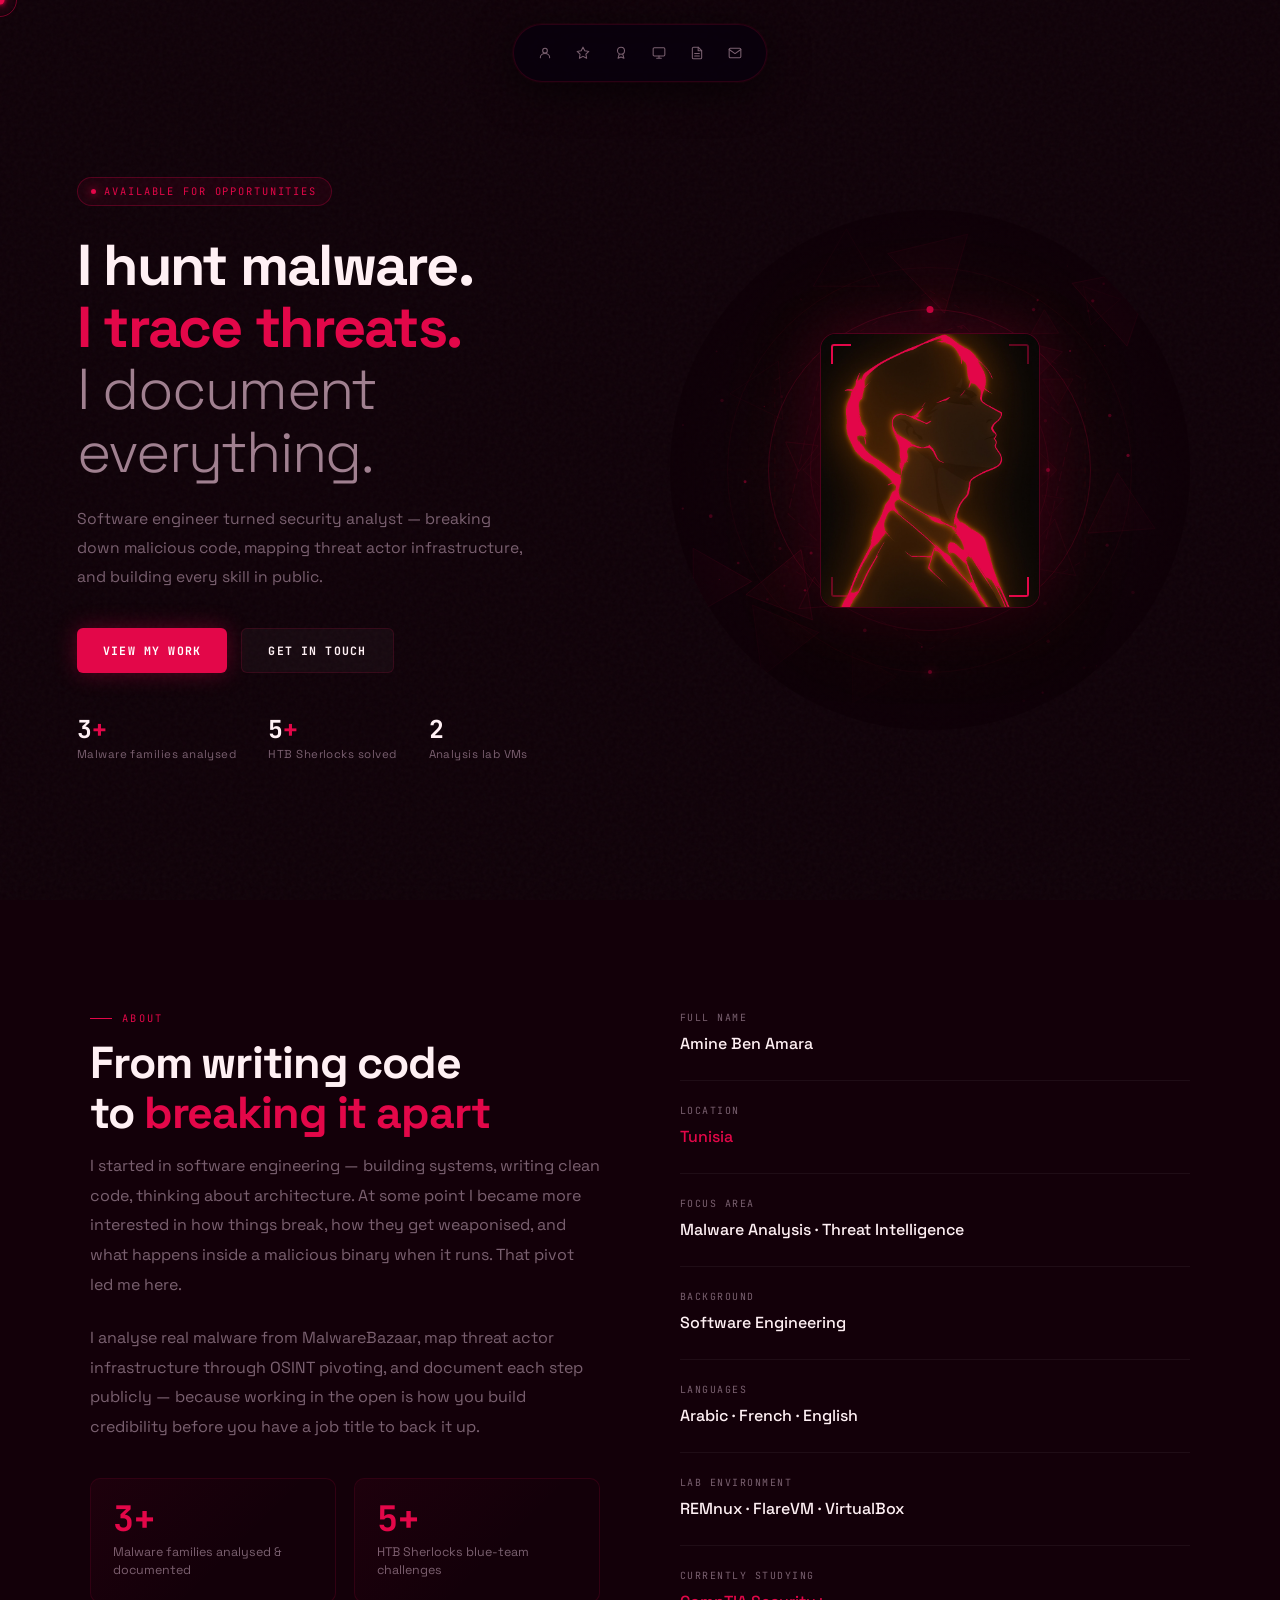
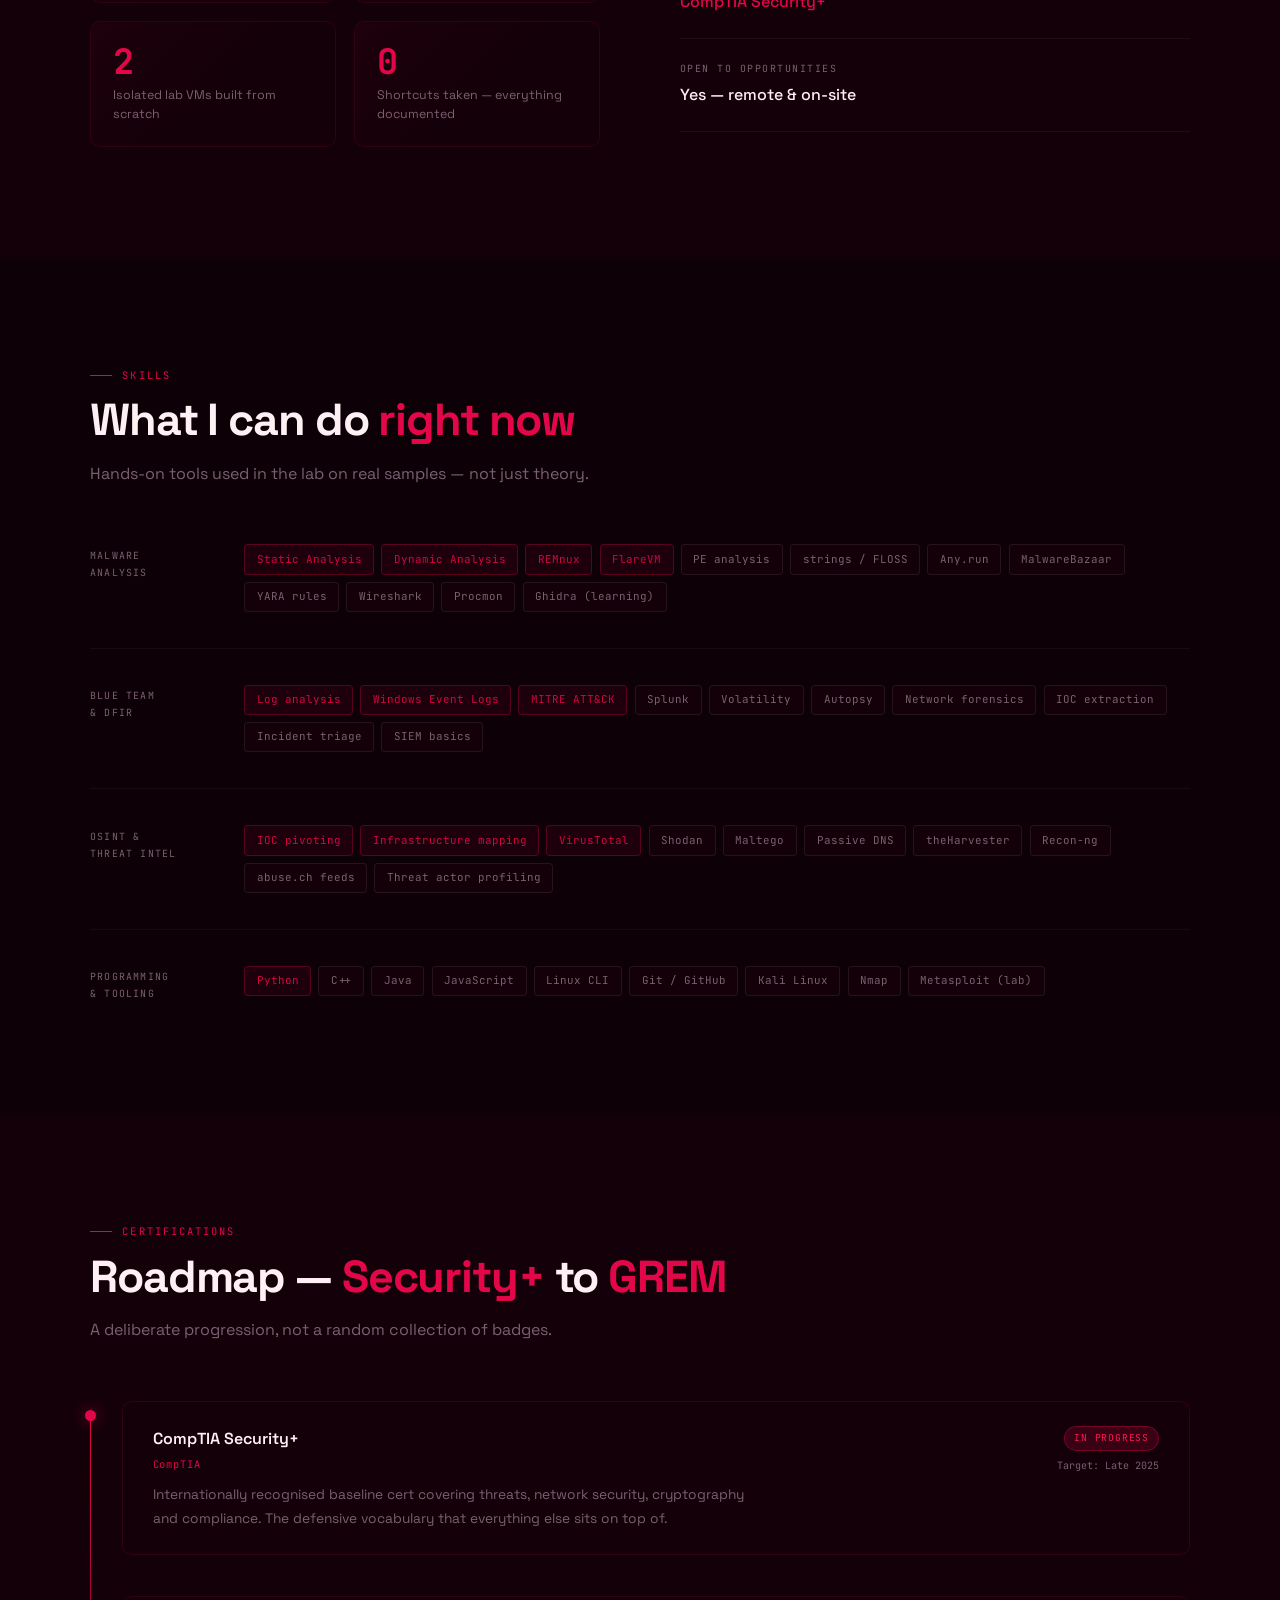
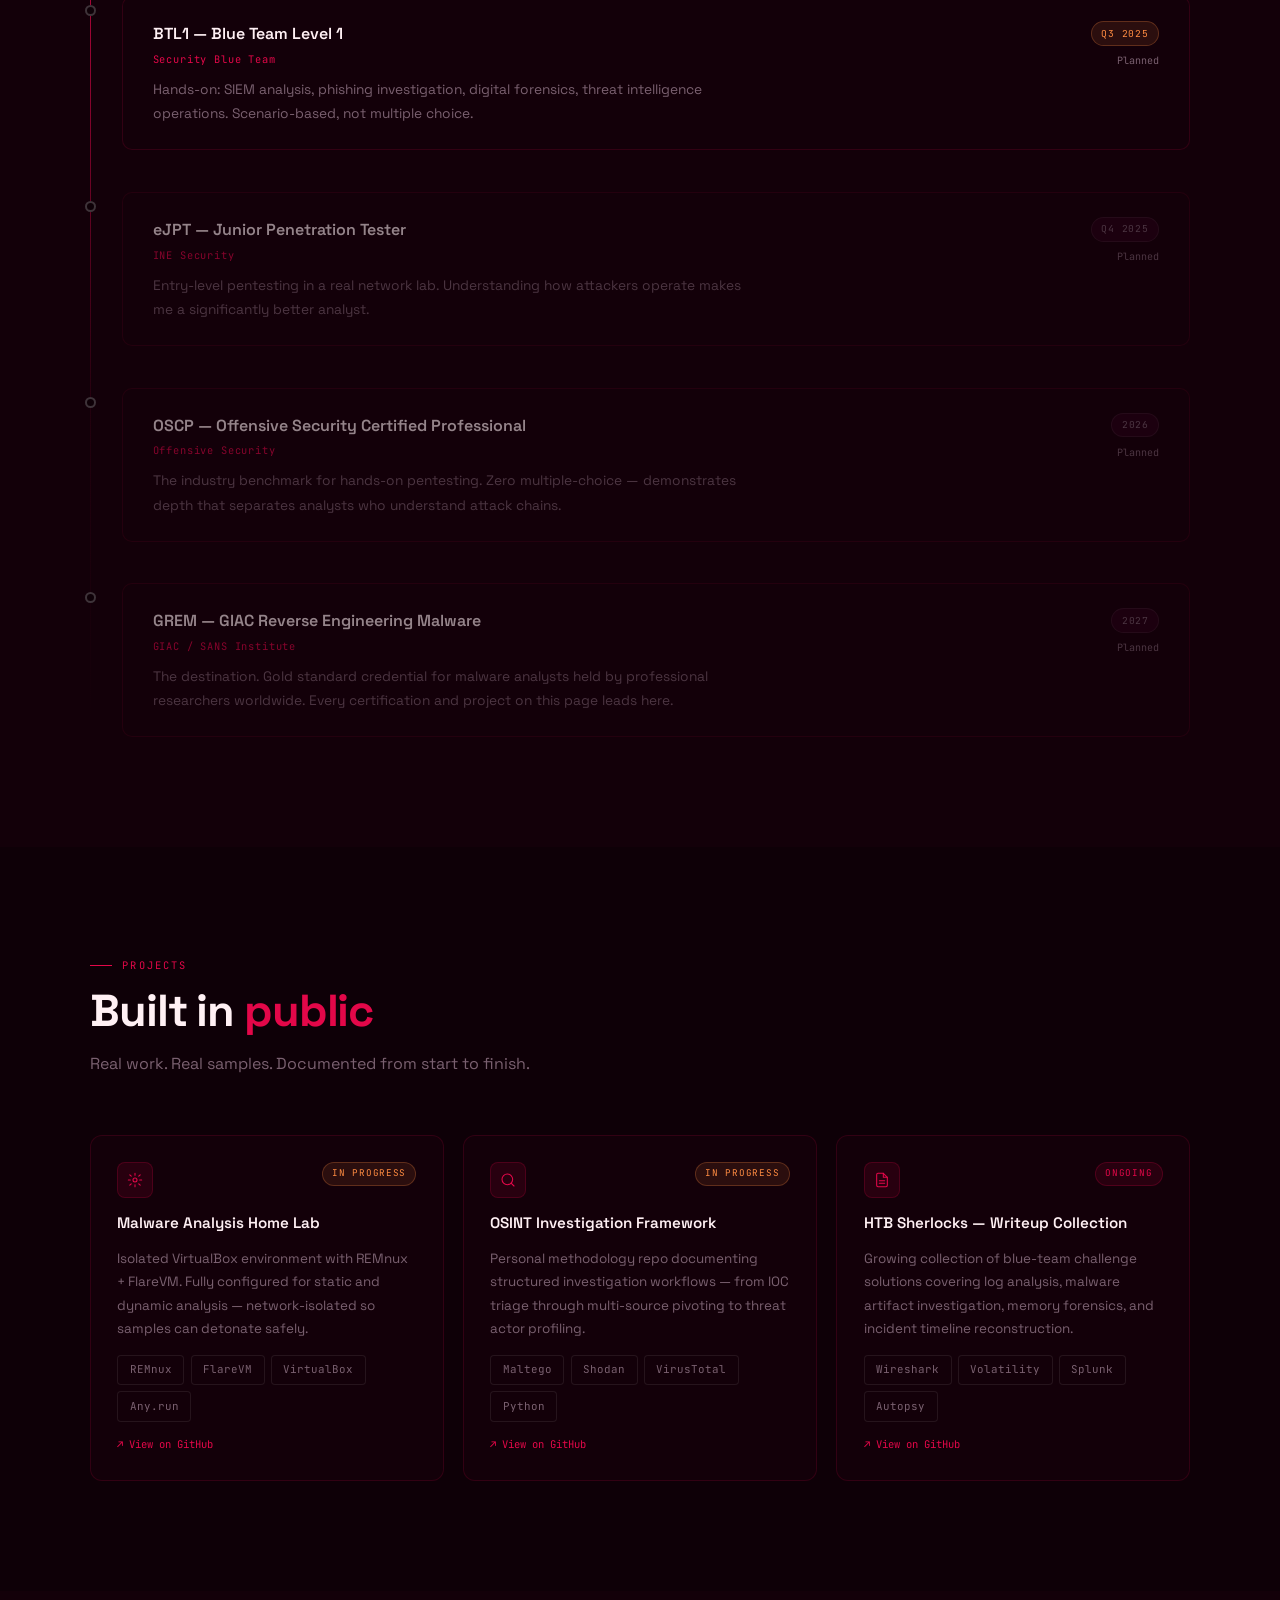
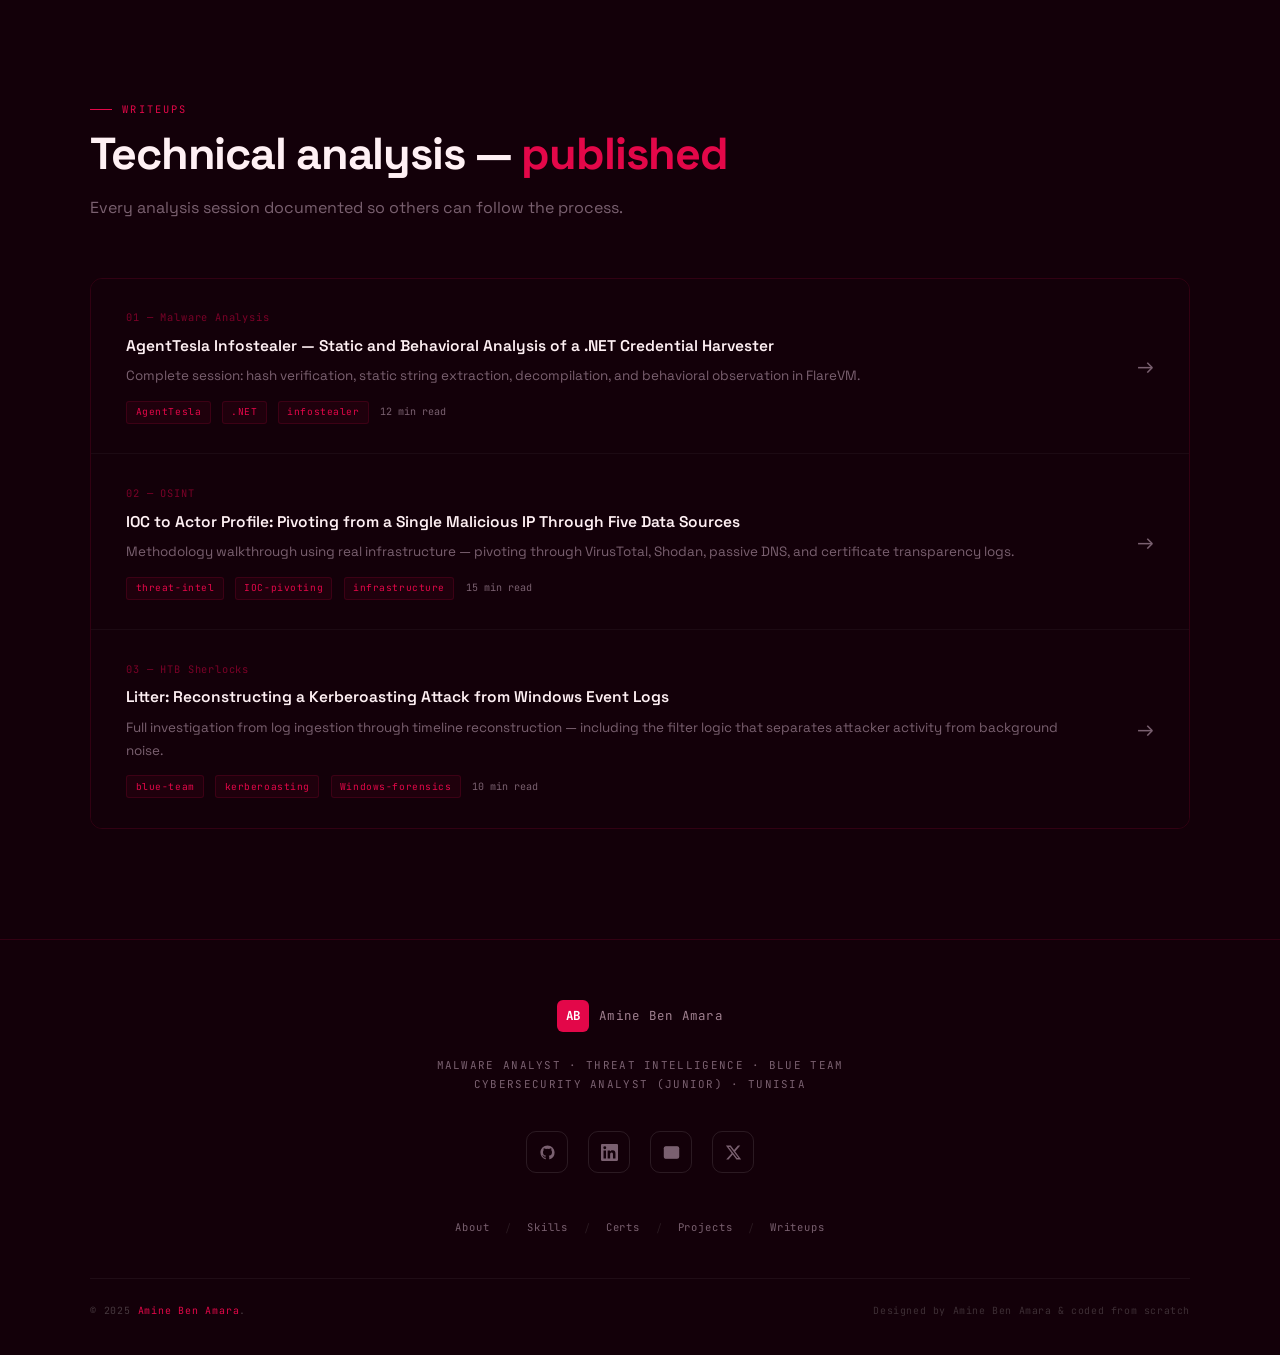
==== newmeta.html @ 64fa1e52 "first commit" ====
<!DOCTYPE html>
<html lang="en">
<head>
<meta charset="UTF-8"/>
<meta name="viewport" content="width=device-width, initial-scale=1.0"/>
<title>Amine Ben Amara — Malware Analyst</title>
<meta name="description" content="Cybersecurity analyst specialising in malware analysis and threat intelligence."/>
<link rel="preconnect" href="https://fonts.googleapis.com"/>
<link rel="preconnect" href="https://fonts.gstatic.com" crossorigin/>
<link href="https://fonts.googleapis.com/css2?family=Space+Grotesk:wght@300;400;500;600;700&family=JetBrains+Mono:wght@400;500;700&display=swap" rel="stylesheet"/>
<style>
/* =====================================================
   DESIGN TOKENS
   ===================================================== */
:root {
  --black:   #0E0007;
  --dark:    #130009;
  --panel:   #130009;
  --panel2:  #240115;
  --red:     #e30749;
  --red2:    #ff1654;
  --red-dim: #7a0028;
  --white:   #FFF0F4;
  --grey:    #7A6070;
  --grey2:   #A08090;
  --border:  rgba(227,7,73,0.15);
  --glow:    rgba(227,7,73,0.25);
  --mono:    'JetBrains Mono', monospace;
  --sans:    'Space Grotesk', sans-serif;
}

/* =====================================================
   BASE
   ===================================================== */
*,*::before,*::after{box-sizing:border-box;margin:0;padding:0}
html{scroll-behavior:smooth;font-size:16px}
body{
  background:var(--black);
  color:var(--white);
  font-family:var(--sans);
  line-height:1.65;
  overflow-x:hidden;
  cursor:none;
}
a{color:inherit;text-decoration:none}
img{display:block;max-width:100%}

/* =====================================================
   CURSOR
   ===================================================== */
#cursor{
  position:fixed;width:9px;height:9px;
  background:var(--red);border-radius:50%;
  pointer-events:none;z-index:9999;
  transform:translate(-50%,-50%);
  transition:width .15s,height .15s,opacity .2s;
  box-shadow:0 0 14px var(--red),0 0 4px var(--red);
}
#cursor-ring{
  position:fixed;width:34px;height:34px;
  border:1.5px solid rgba(227,7,73,.45);
  border-radius:50%;pointer-events:none;z-index:9998;
  transform:translate(-50%,-50%);
  transition:width .22s,height .22s;
}
body:has(a:hover) #cursor,
body:has(button:hover) #cursor{width:5px;height:5px}
body:has(a:hover) #cursor-ring,
body:has(button:hover) #cursor-ring{width:50px;height:50px}

/* =====================================================
   NAVBAR
   ===================================================== */
#nav {
  position: fixed;
  top: 24px;
  left: 50%;
  transform: translateX(-50%);
  z-index: 500;
  display: flex;
  align-items: center;
  gap: 4px;
  background: rgba(9, 0, 13, 0.92);
  backdrop-filter: blur(28px) saturate(180%);
  border: 1px solid var(--border);
  border-radius: 9999px;
  padding: 10px 14px;
  box-shadow: 
    0 8px 40px rgba(0, 0, 0, 0.6),
    0 0 0 1px rgba(227, 7, 73, 0.08);
  transition: all 0.35s cubic-bezier(0.4, 0, 0.2, 1);
}
#nav:hover{box-shadow:0 4px 40px rgba(227,7,73,.12),0 0 0 1px rgba(227,7,73,.1)}

.nav-item{
  position:relative;display:flex;align-items:center;
  gap:0;height:36px;padding:0 10px;
  border-radius:100px;
  color:var(--grey);
  font-family:var(--mono);font-size:.65rem;
  letter-spacing:.1em;text-transform:uppercase;
  cursor:none;
  transition:color .2s,background .2s;
  white-space:nowrap;overflow:hidden;
}
.nav-item svg{width:14px;height:14px;flex-shrink:0;transition:transform .2s}
.nav-label{
  max-width:0;overflow:hidden;opacity:0;
  transition:max-width .25s ease,opacity .2s ease,margin .25s ease;
  margin-left:0;
}
.nav-item:hover,.nav-item.active{
  background:rgba(227,7,73,.1);
  color:var(--red);
}
.nav-item:hover .nav-label,.nav-item.active .nav-label{
  max-width:80px;opacity:1;margin-left:6px;
}
.nav-item:hover svg{transform:scale(1.1)}

/* =====================================================
   HERO — split layout
   ===================================================== */
#hero{
  position:relative;
  min-height:100vh;
  display:grid;
  grid-template-columns:1fr 1fr;
  align-items:center;
  padding:100px 6vw 60px;
  overflow:hidden;
  gap:2rem;
}

#hero::before{
  content:'';position:absolute;inset:0;
  background-image:url("data:image/svg+xml,%3Csvg viewBox='0 0 256 256' xmlns='http://www.w3.org/2000/svg'%3E%3Cfilter id='n'%3E%3CfeTurbulence type='fractalNoise' baseFrequency='0.9' numOctaves='4' stitchTiles='stitch'/%3E%3C/filter%3E%3Crect width='100%25' height='100%25' filter='url(%23n)' opacity='0.035'/%3E%3C/svg%3E");
  pointer-events:none;z-index:1;
}

/* ---- LEFT: text ---- */
.hero-left {
  position: relative;
  z-index: 2;
}
.hero-tag{
  display:inline-flex;align-items:center;gap:.5rem;
  font-family:var(--mono);font-size:.65rem;
  color:var(--red);letter-spacing:.18em;text-transform:uppercase;
  margin-bottom:1.75rem;
  padding:.32rem .85rem;
  border:1px solid rgba(227,7,73,.28);
  border-radius:100px;
  background:rgba(227,7,73,.07);
}
.tag-dot{
  width:5px;height:5px;
  background:var(--red);border-radius:50%;
  box-shadow:0 0 8px var(--red);
  animation:pulse 2s ease-in-out infinite;
}
@keyframes pulse{0%,100%{opacity:1}50%{opacity:.35}}

.hero-h1{
  font-size:clamp(2.2rem,4.5vw,3.8rem);
  font-weight:700;
  line-height:1.08;
  letter-spacing:-.03em;
  margin-bottom:1.4rem;
}
.hero-h1 .h1-accent{color:var(--red)}
.hero-h1 .h1-light{color:var(--grey2);font-weight:300}

.hero-sub{
  font-size:.98rem;
  color:var(--grey);
  line-height:1.85;
  max-width:460px;
  margin-bottom:2.25rem;
}

.hero-ctas{
  display:flex;gap:.85rem;flex-wrap:wrap;
  margin-bottom:2.75rem;
}

.btn{
  display:inline-flex;align-items:center;gap:.45rem;
  padding:.75rem 1.65rem;
  border-radius:6px;
  font-family:var(--mono);font-size:.72rem;
  font-weight:700;letter-spacing:.1em;text-transform:uppercase;
  cursor:none;
  transition:transform .15s,box-shadow .15s,border-color .15s,color .15s;
}
.btn:hover{transform:translateY(-2px)}
.btn-primary{
  background:var(--red);
  color:#fff;
  box-shadow:0 0 22px rgba(227,7,73,.35);
}
.btn-primary:hover{box-shadow:0 0 40px rgba(227,7,73,.6)}
.btn-ghost{
  border:1px solid var(--border);
  color:var(--white);
  background:rgba(255,255,255,.03);
}
.btn-ghost:hover{border-color:var(--red);color:var(--red);box-shadow:0 0 18px rgba(227,7,73,.12)}

.hero-stats{
  display:flex;gap:2rem;flex-wrap:wrap;
}
.hstat{display:flex;flex-direction:column;gap:.2rem}
.hstat-num{
  font-family:var(--mono);
  font-size:1.55rem;font-weight:700;
  color:var(--white);line-height:1;
}
.hstat-num span{color:var(--red)}
.hstat-label{font-size:.72rem;color:var(--grey);letter-spacing:.04em}

/* =====================================================
   HERO RIGHT — big circle stage
   ===================================================== */
.hero-right {
  position: relative;
  display: flex;
  align-items: center;
  justify-content: center;
  z-index: 2;
  /* Force a square so border-radius 50% gives a circle */
  aspect-ratio: 1 / 1;
  max-width: 520px;
  width: 100%;
  margin: 0 auto;
  /* Circle clip */
  border-radius: 50%;
  /* No solid border — the animation IS the boundary */
  overflow: visible; /* allow orbit dots to peek out slightly */
}

/* The circle mask layer — sits above canvas, creates the fade-out edge */
.hero-circle-mask {
  position: absolute;
  inset: 0;
  border-radius: 50%;
  /* Radial gradient: transparent in centre, black (page bg) at edge */
  background: radial-gradient(
    circle at center,
    transparent 38%,
    rgba(14, 0, 7, 0.55) 62%,
    rgba(14, 0, 7, 0.92) 78%,
    rgba(14, 0, 7, 1) 92%
  );
  pointer-events: none;
  z-index: 8;
}

/* Canvas — clipped to circle */
.hero-canvas {
  position: absolute;
  inset: 0;
  width: 100%;
  height: 100%;
  border-radius: 50%;
  pointer-events: none;
  z-index: 0;
}

/* SVG polygon cage */
.hero-cage-svg {
  position: absolute;
  inset: 0;
  width: 100%;
  height: 100%;
  border-radius: 50%;
  pointer-events: none;
  z-index: 5;
}

/* ── ORBIT RINGS ── */
.orbit-system {
  position: absolute;
  inset: 0;
  display: flex;
  align-items: center;
  justify-content: center;
  z-index: 2;
}

.orbit-ring {
  position: absolute;
  border-radius: 50%;
  border: 1px solid rgba(227, 7, 73, .2);
  animation: hero-spin 18s linear infinite;
}
/* Sizes are percentage of container so they scale with the circle */
.orbit-ring:nth-child(1) { width: 62%; height: 62%; }
.orbit-ring:nth-child(2) { width: 78%; height: 78%; border-color: rgba(227,7,73,.08); animation-duration: 28s; animation-direction: reverse; }
.orbit-ring:nth-child(3) { width: 46%; height: 46%; border-color: rgba(227,7,73,.14); animation-duration: 12s; }

.orbit-dot {
  position: absolute;
  width: 7px; height: 7px;
  background: #e30749;
  border-radius: 50%;
  box-shadow: 0 0 14px #e30749, 0 0 28px rgba(227,7,73,.5);
  top: -3.5px; left: 50%;
  transform: translateX(-50%);
}
.orbit-dot-sm {
  width: 4px; height: 4px;
  background: rgba(227,7,73,.7);
  box-shadow: 0 0 8px #e30749;
}

@keyframes hero-spin { to { transform: rotate(360deg); } }

/* ── PHOTO FRAME ── */
.photo-frame {
  position: relative;
  z-index: 10;
  width: 220px; height: 275px;
  border-radius: 16px;
  border: 1px solid rgba(227, 7, 73, .28);
  background: var(--panel);
  overflow: hidden;
  box-shadow:
    0 0 60px rgba(227,7,73,.18),
    0 0 120px rgba(227,7,73,.08),
    0 24px 60px rgba(0,0,0,.8);
  flex-shrink: 0;
}
.photo-frame img {
  width: 100%; height: 100%;
  object-fit: cover; object-position: top center;
  display: block;
}

/* Corner accents — all four */
.photo-frame::before, .photo-frame::after,
.corner-tr, .corner-bl {
  content: '';
  position: absolute;
  width: 20px; height: 20px;
  z-index: 3;
  pointer-events: none;
}
.photo-frame::before { top:10px; left:10px;  border-top:2px solid #e30749; border-left:2px solid #e30749; border-radius:3px 0 0 0; }
.photo-frame::after  { bottom:10px; right:10px; border-bottom:2px solid #e30749; border-right:2px solid #e30749; border-radius:0 0 3px 0; }
.corner-tr { top:10px;  right:10px;  border-top:2px solid rgba(227,7,73,.4); border-right:2px solid rgba(227,7,73,.4); border-radius:0 3px 0 0; }
.corner-bl { bottom:10px; left:10px; border-bottom:2px solid rgba(227,7,73,.4); border-left:2px solid rgba(227,7,73,.4); border-radius:0 0 0 3px; }

/* Scanline sweep */
.scanline {
  position: absolute;
  left: 0; right: 0;
  height: 2px;
  background: linear-gradient(90deg, transparent, rgba(227,7,73,.25), transparent);
  animation: hero-scan 3.5s ease-in-out infinite;
  z-index: 4; pointer-events: none;
}
@keyframes hero-scan {
  0%   { top: 0; opacity: 0; }
  10%  { opacity: 1; }
  90%  { opacity: 1; }
  100% { top: 100%; opacity: 0; }
}

/* Glitch bar */
.glitch-bar {
  position: absolute;
  left: 0; right: 0; height: 3px;
  background: rgba(227,7,73,.15);
  animation: hero-glitch 6s step-start infinite;
  z-index: 4; pointer-events: none;
}
@keyframes hero-glitch {
  0%,100% { top:20%; opacity:0; }
  3%  { opacity:1; top:30%; transform:translateX(4px); }
  4%  { opacity:0; }
  47% { opacity:0; top:60%; }
  49% { opacity:1; top:58%; transform:translateX(-3px); }
  51% { opacity:0; }
}

/* Tag chips */
.tag-chip {
  position: absolute;
  font-family: var(--mono);
  font-size: 9px;
  letter-spacing: .12em;
  color: rgba(227,7,73,.7);
  border: 1px solid rgba(227,7,73,.25);
  padding: 3px 8px;
  border-radius: 4px;
  background: rgba(14,0,7,.85);
  z-index: 12;
  pointer-events: none;
  animation: chipPulse 4s ease-in-out infinite;
  white-space: nowrap;
  backdrop-filter: blur(4px);
}
.tag-chip-top  { top: -14px; left: 50%; transform: translateX(-50%); }
.tag-chip-side { top: 50%; right: -62px; transform: translateY(-50%); }
@keyframes chipPulse { 0%,100%{opacity:.5} 50%{opacity:1} }

/* Placeholder content */
.placeholder-inner {
  width:100%; height:100%;
  display:flex; flex-direction:column;
  align-items:center; justify-content:center; gap:10px;
}
.placeholder-icon {
  width:56px; height:56px;
  border:2px dashed rgba(227,7,73,.35);
  border-radius:50%;
  display:flex; align-items:center; justify-content:center;
}
.placeholder-icon svg { width:22px; height:22px; stroke:rgba(227,7,73,.5); fill:none; stroke-width:1.5; stroke-linecap:round; stroke-linejoin:round; }
.placeholder-text { font-family:var(--mono); font-size:.65rem; color:rgba(227,7,73,.45); letter-spacing:.1em; text-align:center; line-height:1.6; }

/* Scroll Cue */
.scroll-cue {
  position: absolute;
  bottom: 2.5rem;
  right: 6vw;
  z-index: 5;
  display: flex;
  flex-direction: column;
  align-items: center;
  gap: 1rem;
  font-family: var(--mono);
  color: var(--grey);
  animation: fadeUp 1.2s 1s both;
}
.scroll-text {
  font-size: 0.68rem;
  letter-spacing: 0.18em;
  text-transform: uppercase;
  font-weight: 500;
  opacity: 0.85;
}
.scroll-container {
  position: relative;
  width: 2px;
  height: 52px;
  display: flex;
  align-items: center;
  justify-content: center;
}
.scroll-line {
  position: absolute;
  width: 1px;
  height: 100%;
  background: linear-gradient(to bottom, transparent 10%, var(--red) 30%, var(--red) 70%, transparent 90%);
  animation: drip 2.2s ease-in-out infinite;
}
.scroll-dot {
  position: absolute;
  width: 5px; height: 5px;
  background: var(--red);
  border-radius: 50%;
  box-shadow: 0 0 12px var(--red), 0 0 22px rgba(227,7,73,.6);
  animation: scrollDot 2.2s ease-in-out infinite;
}
@keyframes fadeUp { from{opacity:0;transform:translateY(20px)} to{opacity:1;transform:translateY(0)} }
@keyframes drip   { 0%,100%{opacity:.4} 50%{opacity:1} }
@keyframes scrollDot {
  0%   { transform:translateY(-20px); opacity:0; }
  30%  { opacity:1; }
  70%  { opacity:1; }
  100% { transform:translateY(20px); opacity:0; }
}

/* =====================================================
   SECTION BASE
   ===================================================== */
.section{padding:110px 6vw;position:relative}
.section-inner{max-width:1100px;margin:0 auto}

.eyebrow{
  font-family:var(--mono);font-size:.65rem;
  color:var(--red);letter-spacing:.2em;text-transform:uppercase;
  margin-bottom:.7rem;
  display:flex;align-items:center;gap:.65rem;
}
.eyebrow::before{content:'';display:block;width:22px;height:1px;background:var(--red)}
.section-title{
  font-size:clamp(1.8rem,3.8vw,2.8rem);
  font-weight:700;letter-spacing:-.025em;line-height:1.1;
  margin-bottom:.9rem;
}
.section-title .acc{color:var(--red)}
.section-body{
  color:var(--grey);font-size:1rem;
  line-height:1.85;max-width:680px;
}
.reveal{
  opacity:0;transform:translateY(26px);
  transition:opacity .65s ease,transform .65s ease;
}
.reveal.in{opacity:1;transform:none}
.reveal-d1{transition-delay:.1s}
.reveal-d2{transition-delay:.2s}
.reveal-d3{transition-delay:.3s}
.reveal-d4{transition-delay:.4s}

/* =====================================================
   ABOUT
   ===================================================== */
#about{background:var(--dark)}
.about-layout{
  display:grid;grid-template-columns:1fr 1fr;
  gap:5rem;align-items:start;
}
.about-facts{display:flex;flex-direction:column;gap:0}
.fact{
  padding:1.4rem 0;
  border-bottom:1px solid rgba(255,255,255,.05);
  display:flex;flex-direction:column;gap:.28rem;
}
.fact:first-child{padding-top:0}
.fact-label{font-family:var(--mono);font-size:.62rem;color:var(--grey);letter-spacing:.15em;text-transform:uppercase}
.fact-value{font-size:1rem;font-weight:500;color:var(--white)}
.fact-value.acc{color:var(--red)}

.about-numbers{display:grid;grid-template-columns:1fr 1fr;gap:1.1rem;margin-top:2.25rem}
.num-card{
  background:var(--panel);border:1px solid var(--border);
  border-radius:10px;padding:1.4rem;
  position:relative;overflow:hidden;
  transition:border-color .2s,transform .2s;
}
.num-card:hover{border-color:rgba(227,7,73,.35);transform:translateY(-3px)}
.num-card::before{
  content:'';position:absolute;inset:0;
  background:linear-gradient(135deg,rgba(227,7,73,.05) 0%,transparent 60%);
  pointer-events:none;
}
.num-big{font-family:var(--mono);font-size:2.2rem;font-weight:700;color:var(--red);line-height:1;margin-bottom:.4rem}
.num-label{font-size:.78rem;color:var(--grey);line-height:1.5}

/* =====================================================
   SKILLS
   ===================================================== */
#skills{background:var(--black)}
.skills-groups{display:flex;flex-direction:column;gap:2.25rem;margin-top:3.5rem}
.skill-row{display:flex;align-items:flex-start;gap:1.5rem}
.skill-row-label{
  font-family:var(--mono);font-size:.62rem;
  color:var(--grey);letter-spacing:.12em;text-transform:uppercase;
  padding-top:.22rem;min-width:130px;flex-shrink:0;line-height:1.7;
}
.skill-chips{display:flex;flex-wrap:wrap;gap:.45rem}
.chip{
  font-family:var(--mono);font-size:.68rem;
  padding:.32rem .72rem;border-radius:4px;
  border:1px solid rgba(255,255,255,.08);
  background:var(--panel);color:var(--grey);
  transition:color .2s,border-color .2s,background .2s,transform .15s;
  cursor:default;
}
.chip:hover{color:var(--red);border-color:rgba(227,7,73,.35);background:rgba(227,7,73,.07);transform:translateY(-2px)}
.chip.hot{border-color:rgba(227,7,73,.3);color:rgba(227,7,73,.9);background:rgba(227,7,73,.07)}
.skills-divider{width:100%;height:1px;background:rgba(255,255,255,.04)}

/* =====================================================
   CERTS
   ===================================================== */
#certs{background:var(--dark)}
.cert-list{position:relative;margin-top:3.5rem;padding-left:2rem}
.cert-list::before{
  content:'';position:absolute;
  left:0;top:12px;bottom:12px;width:1px;
  background:linear-gradient(to bottom,var(--red) 0%,rgba(227,7,73,.08) 65%,transparent 100%);
}
.cert-entry{position:relative;margin-bottom:2.6rem}
.cert-entry:last-child{margin-bottom:0}
.cert-entry::before{
  content:'';position:absolute;
  left:-2rem;top:9px;
  width:11px;height:11px;border-radius:50%;
  border:2px solid rgba(255,255,255,.2);
  background:var(--black);
  transform:translateX(-5px);
  transition:border-color .2s,box-shadow .2s;
}
.cert-entry.now::before{
  border-color:var(--red);background:var(--red);
  box-shadow:0 0 16px rgba(227,7,73,.65);
}
.cert-card{
  background:var(--panel);border:1px solid var(--border);
  border-radius:10px;padding:1.5rem 1.85rem;
  display:grid;grid-template-columns:1fr auto;
  gap:.9rem 2rem;align-items:start;
  transition:border-color .2s,transform .2s;
}
.cert-card:hover{border-color:rgba(227,7,73,.3);transform:translateX(4px)}
.cert-card.dim{opacity:.55}
.cert-card.dim:hover{opacity:1}
.cert-name{font-size:1rem;font-weight:600;color:var(--white);margin-bottom:.22rem}
.cert-issuer{font-family:var(--mono);font-size:.65rem;color:var(--red);letter-spacing:.08em;margin-bottom:.55rem}
.cert-blurb{font-size:.86rem;color:var(--grey);line-height:1.75;max-width:600px}
.cert-meta{display:flex;flex-direction:column;align-items:flex-end;gap:.45rem;flex-shrink:0}
.badge{
  font-family:var(--mono);font-size:.6rem;
  padding:.22rem .6rem;border-radius:100px;
  letter-spacing:.08em;text-transform:uppercase;white-space:nowrap;
}
.badge-now{background:rgba(227,7,73,.18);color:var(--red2);border:1px solid rgba(227,7,73,.38)}
.badge-q3{background:rgba(255,140,66,.1);color:#FF8C42;border:1px solid rgba(255,140,66,.25)}
.badge-future{background:var(--panel2);color:var(--grey);border:1px solid rgba(255,255,255,.08)}
.cert-when{font-family:var(--mono);font-size:.63rem;color:var(--grey);text-align:right}

/* =====================================================
   PROJECTS
   ===================================================== */
#projects{background:var(--black)}
.project-grid{display:grid;grid-template-columns:repeat(3,1fr);gap:1.2rem;margin-top:3.5rem}
.proj-card{
  background:var(--panel);border:1px solid var(--border);
  border-radius:12px;padding:1.65rem;
  display:flex;flex-direction:column;gap:.9rem;
  transition:border-color .2s,transform .2s;
  position:relative;overflow:hidden;
}
.proj-card:hover{border-color:rgba(227,7,73,.32);transform:translateY(-5px)}
.proj-card::before{
  content:'';position:absolute;
  top:0;left:0;right:0;height:1px;
  background:linear-gradient(90deg,transparent,var(--red),transparent);
  opacity:0;transition:opacity .25s;
}
.proj-card:hover::before{opacity:1}
.proj-top{display:flex;align-items:flex-start;justify-content:space-between;gap:.7rem}
.proj-icon-wrap{
  width:36px;height:36px;border-radius:8px;
  background:rgba(227,7,73,.1);border:1px solid rgba(227,7,73,.2);
  display:flex;align-items:center;justify-content:center;flex-shrink:0;
}
.proj-icon-wrap svg{width:16px;height:16px;stroke:var(--red);fill:none;stroke-width:1.6;stroke-linecap:round;stroke-linejoin:round}
.proj-status{
  font-family:var(--mono);font-size:.58rem;
  padding:.2rem .58rem;border-radius:100px;
  letter-spacing:.08em;text-transform:uppercase;white-space:nowrap;
}
.status-build{background:rgba(255,140,66,.1);color:#FF8C42;border:1px solid rgba(255,140,66,.25)}
.status-ongoing{background:rgba(227,7,73,.1);color:var(--red);border:1px solid rgba(227,7,73,.22)}
.proj-name{font-size:.95rem;font-weight:600;color:var(--white);line-height:1.3}
.proj-desc{font-size:.84rem;color:var(--grey);line-height:1.75;flex:1}
.proj-tags{display:flex;flex-wrap:wrap;gap:.38rem}
.proj-link{
  font-family:var(--mono);font-size:.66rem;color:var(--red);
  display:flex;align-items:center;gap:.3rem;
  transition:opacity .15s;cursor:none;
}
.proj-link:hover{opacity:.7}

/* =====================================================
   WRITEUPS
   ===================================================== */
#writeups{background:var(--dark)}
.writeup-list{
  display:flex;flex-direction:column;gap:1px;
  margin-top:3.5rem;
  border:1px solid var(--border);
  border-radius:12px;overflow:hidden;
}
.wu-card{
  background:var(--panel);padding:1.85rem 2.2rem;
  display:grid;grid-template-columns:1fr auto;
  gap:1.5rem 2.5rem;align-items:center;
  border-bottom:1px solid rgba(255,255,255,.04);
  transition:background .2s;cursor:none;
}
.wu-card:last-child{border-bottom:none}
.wu-card:hover{background:var(--panel2)}
.wu-num{font-family:var(--mono);font-size:.65rem;color:var(--red-dim);margin-bottom:.6rem;letter-spacing:.08em}
.wu-title{font-size:.97rem;font-weight:600;color:var(--white);margin-bottom:.48rem;line-height:1.4}
.wu-excerpt{font-size:.84rem;color:var(--grey);line-height:1.7;margin-bottom:.8rem}
.wu-meta{display:flex;align-items:center;gap:.7rem;flex-wrap:wrap}
.wu-tag{
  font-family:var(--mono);font-size:.6rem;
  padding:.16rem .52rem;border-radius:3px;
  border:1px solid var(--border);
  color:var(--red);background:rgba(227,7,73,.06);
  letter-spacing:.06em;
}
.wu-time{font-family:var(--mono);font-size:.63rem;color:var(--grey)}
.wu-arrow{font-size:1.3rem;color:var(--grey);transition:color .2s,transform .2s;flex-shrink:0}
.wu-card:hover .wu-arrow{color:var(--red);transform:translateX(4px)}

/* =====================================================
   FOOTER
   ===================================================== */
footer{
  background:var(--dark);
  border-top:1px solid var(--border);
  padding:60px 6vw 36px;
}
.footer-inner{
  max-width:1100px;margin:0 auto;
  display:flex;flex-direction:column;align-items:center;
}
.footer-brand{display:flex;align-items:center;gap:10px;margin-bottom:1.5rem}
.footer-mark{
  width:32px;height:32px;background:var(--red);border-radius:6px;
  display:flex;align-items:center;justify-content:center;
  font-family:var(--mono);font-size:.78rem;font-weight:700;color:#fff;
}
.footer-name{font-family:var(--mono);font-size:.78rem;color:var(--grey2);letter-spacing:.1em}
.footer-tagline{
  font-family:var(--mono);font-size:.68rem;
  color:var(--grey);letter-spacing:.12em;text-transform:uppercase;
  margin-bottom:2.25rem;text-align:center;line-height:1.8;
}
.footer-socials{display:flex;align-items:center;gap:1.25rem;margin-bottom:2.5rem}
.social-link{
  display:flex;align-items:center;justify-content:center;
  width:42px;height:42px;
  border:1px solid rgba(255,255,255,.1);border-radius:10px;
  color:var(--grey);
  transition:border-color .2s,color .2s,background .2s,transform .15s;
  cursor:none;
}
.social-link:hover{border-color:rgba(227,7,73,.45);color:var(--red);background:rgba(227,7,73,.08);transform:translateY(-3px)}
.social-link svg{width:17px;height:17px;fill:currentColor}
.footer-links{display:flex;align-items:center;gap:.3rem;margin-bottom:2.25rem;flex-wrap:wrap;justify-content:center}
.footer-links a{
  font-family:var(--mono);font-size:.66rem;color:var(--grey);letter-spacing:.08em;
  padding:.35rem .75rem;border-radius:4px;transition:color .2s,background .2s;cursor:none;
}
.footer-links a:hover{color:var(--white);background:rgba(255,255,255,.05)}
.footer-sep{color:rgba(255,255,255,.1);font-size:.7rem;user-select:none}
.footer-bottom{
  width:100%;padding-top:1.5rem;
  border-top:1px solid rgba(255,255,255,.05);
  display:flex;justify-content:space-between;
  align-items:center;flex-wrap:wrap;gap:.75rem;
}
.footer-copy{font-family:var(--mono);font-size:.62rem;color:rgba(255,255,255,.22);letter-spacing:.08em}
.footer-copy span{color:var(--red)}
.footer-made{font-family:var(--mono);font-size:.62rem;color:rgba(255,255,255,.18);letter-spacing:.06em}

/* =====================================================
   ANIMATIONS
   ===================================================== */
@keyframes fadeInUp{from{opacity:0;transform:translateY(18px)}to{opacity:1;transform:none}}
.hero-left .hero-tag{animation:fadeInUp .6s .2s both}
.hero-left .hero-h1{animation:fadeInUp .7s .35s both}
.hero-left .hero-sub{animation:fadeInUp .6s .55s both}
.hero-left .hero-ctas{animation:fadeInUp .6s .7s both}
.hero-left .hero-stats{animation:fadeInUp .6s .85s both}
.hero-right{animation:fadeInUp .8s .4s both}

/* =====================================================
   RESPONSIVE
   ===================================================== */
@media(max-width:960px){
  #hero{grid-template-columns:1fr;padding:100px 5vw 80px;gap:3rem}
  .hero-right{max-width:380px}
  .photo-frame{width:170px;height:215px}
  .about-layout{grid-template-columns:1fr;gap:3rem}
  .project-grid{grid-template-columns:1fr 1fr}
  .skill-row{flex-direction:column;gap:.7rem}
  .skill-row-label{min-width:unset}
  .cert-card{grid-template-columns:1fr}
  .cert-meta{align-items:flex-start;flex-direction:row;flex-wrap:wrap}
  .wu-card{grid-template-columns:1fr}
  .wu-arrow{display:none}
  .tag-chip-side{display:none}
}
@media(max-width:600px){
  .project-grid{grid-template-columns:1fr}
  .about-numbers{grid-template-columns:1fr 1fr}
  .footer-bottom{flex-direction:column;text-align:center}
  #hero{padding-top:90px}
}
@media(prefers-reduced-motion:reduce){
  *,*::before,*::after{animation-duration:.01ms!important;transition-duration:.01ms!important}
  .reveal{opacity:1;transform:none}
}
</style>
</head>
<body>

<div id="cursor"></div>
<div id="cursor-ring"></div>

<!-- ===================================================== NAVBAR ===================================================== -->
<nav id="nav">
  <a href="#about" class="nav-item" data-section="about">
    <svg viewBox="0 0 24 24" fill="none" stroke="currentColor" stroke-width="1.8" stroke-linecap="round" stroke-linejoin="round"><circle cx="12" cy="8" r="4"/><path d="M4 20c0-4 3.6-7 8-7s8 3 8 7"/></svg>
    <span class="nav-label">About</span>
  </a>
  <a href="#skills" class="nav-item" data-section="skills">
    <svg viewBox="0 0 24 24" fill="none" stroke="currentColor" stroke-width="1.8" stroke-linecap="round" stroke-linejoin="round"><polygon points="12 2 15.09 8.26 22 9.27 17 14.14 18.18 21.02 12 17.77 5.82 21.02 7 14.14 2 9.27 8.91 8.26 12 2"/></svg>
    <span class="nav-label">Skills</span>
  </a>
  <a href="#certs" class="nav-item" data-section="certs">
    <svg viewBox="0 0 24 24" fill="none" stroke="currentColor" stroke-width="1.8" stroke-linecap="round" stroke-linejoin="round"><circle cx="12" cy="8" r="6"/><path d="M9 14l-2 7 5-2 5 2-2-7"/></svg>
    <span class="nav-label">Certs</span>
  </a>
  <a href="#projects" class="nav-item" data-section="projects">
    <svg viewBox="0 0 24 24" fill="none" stroke="currentColor" stroke-width="1.8" stroke-linecap="round" stroke-linejoin="round"><rect x="2" y="3" width="20" height="14" rx="2"/><path d="M8 21h8M12 17v4"/></svg>
    <span class="nav-label">Projects</span>
  </a>
  <a href="#writeups" class="nav-item" data-section="writeups">
    <svg viewBox="0 0 24 24" fill="none" stroke="currentColor" stroke-width="1.8" stroke-linecap="round" stroke-linejoin="round"><path d="M14 2H6a2 2 0 0 0-2 2v16a2 2 0 0 0 2 2h12a2 2 0 0 0 2-2V8z"/><polyline points="14 2 14 8 20 8"/><line x1="16" y1="13" x2="8" y2="13"/><line x1="16" y1="17" x2="8" y2="17"/></svg>
    <span class="nav-label">Writeups</span>
  </a>
  <a href="#contact" class="nav-item" data-section="contact">
    <svg viewBox="0 0 24 24" fill="none" stroke="currentColor" stroke-width="1.8" stroke-linecap="round" stroke-linejoin="round"><path d="M4 4h16c1.1 0 2 .9 2 2v12c0 1.1-.9 2-2 2H4c-1.1 0-2-.9-2-2V6c0-1.1.9-2 2-2z"/><polyline points="22,6 12,13 2,6"/></svg>
    <span class="nav-label">Contact</span>
  </a>
</nav>

<!-- ===================================================== HERO ===================================================== -->
<section id="hero">

  <!-- LEFT -->
  <div class="hero-left">
    <div class="hero-tag">
      <span class="tag-dot"></span>
      Available for opportunities
    </div>
    <h1 class="hero-h1">
      I hunt malware.<br>
      <span class="h1-accent">I trace threats.</span><br>
      <span class="h1-light">I document everything.</span>
    </h1>
    <p class="hero-sub">
      Software engineer turned security analyst — breaking down malicious code,
      mapping threat actor infrastructure, and building every skill in public.
    </p>
    <div class="hero-ctas">
      <a href="#projects" class="btn btn-primary">View my work</a>
      <a href="#contact"  class="btn btn-ghost">Get in touch</a>
    </div>
    <div class="hero-stats">
      <div class="hstat">
        <div class="hstat-num">3<span>+</span></div>
        <div class="hstat-label">Malware families analysed</div>
      </div>
      <div class="hstat">
        <div class="hstat-num">5<span>+</span></div>
        <div class="hstat-label">HTB Sherlocks solved</div>
      </div>
      <div class="hstat">
        <div class="hstat-num">2</div>
        <div class="hstat-label">Analysis lab VMs</div>
      </div>
    </div>
  </div>

  <!-- RIGHT — circle stage -->
  <div class="hero-right">

    <!-- Canvas: particles + triangles -->
    <canvas class="hero-canvas" id="heroCanvas"></canvas>

    <!-- SVG polygon cage -->
    <svg class="hero-cage-svg" id="heroCageSvg" xmlns="http://www.w3.org/2000/svg"></svg>

    <!-- Radial fade mask — makes edges dissolve into background -->
    <div class="hero-circle-mask"></div>

    <!-- Orbit rings -->
    <div class="orbit-system">
      <div class="orbit-ring"><div class="orbit-dot"></div></div>
      <div class="orbit-ring"><div class="orbit-dot orbit-dot-sm" style="top:auto;bottom:-2px;left:50%;transform:translateX(-50%);"></div></div>
      <div class="orbit-ring"><div class="orbit-dot orbit-dot-sm" style="top:50%;left:auto;right:-2px;transform:translateY(-50%);"></div></div>
    </div>

    <!-- Photo frame -->
    <div class="photo-frame">
      <img src="pic.jpg" alt="Amine Ben Amara">
      <div class="placeholder-inner">
        <div class="placeholder-icon">
          <svg viewBox="0 0 24 24"><circle cx="12" cy="8" r="4"/><path d="M4 20c0-4 3.6-7 8-7s8 3 8 7"/></svg>
        </div>
      </div>
      <div class="scanline"></div>
      <div class="glitch-bar"></div>
      <div class="corner-tr"></div>
      <div class="corner-bl"></div>
    </div>

  </div><!-- /.hero-right -->

</section>

<!-- ===================================================== ABOUT ===================================================== -->
<section id="about" class="section">
  <div class="section-inner">
    <div class="about-layout">
      <div class="reveal">
        <div class="eyebrow">About</div>
        <h2 class="section-title">From writing code<br>to <span class="acc">breaking it apart</span></h2>
        <p class="section-body" style="margin-bottom:1.5rem">
          I started in software engineering — building systems, writing clean code, thinking about architecture.
          At some point I became more interested in how things break, how they get weaponised, and what happens
          inside a malicious binary when it runs. That pivot led me here.
        </p>
        <p class="section-body">
          I analyse real malware from MalwareBazaar, map threat actor infrastructure through OSINT pivoting,
          and document each step publicly — because working in the open is how you build credibility
          before you have a job title to back it up.
        </p>
        <div class="about-numbers">
          <div class="num-card reveal reveal-d1"><div class="num-big">3+</div><div class="num-label">Malware families analysed &amp; documented</div></div>
          <div class="num-card reveal reveal-d2"><div class="num-big">5+</div><div class="num-label">HTB Sherlocks blue-team challenges</div></div>
          <div class="num-card reveal reveal-d3"><div class="num-big">2</div><div class="num-label">Isolated lab VMs built from scratch</div></div>
          <div class="num-card reveal reveal-d4"><div class="num-big">0</div><div class="num-label">Shortcuts taken — everything documented</div></div>
        </div>
      </div>
      <div class="about-facts reveal reveal-d2">
        <div class="fact"><div class="fact-label">Full name</div><div class="fact-value">Amine Ben Amara</div></div>
        <div class="fact"><div class="fact-label">Location</div><div class="fact-value acc">Tunisia</div></div>
        <div class="fact"><div class="fact-label">Focus area</div><div class="fact-value">Malware Analysis · Threat Intelligence</div></div>
        <div class="fact"><div class="fact-label">Background</div><div class="fact-value">Software Engineering</div></div>
        <div class="fact"><div class="fact-label">Languages</div><div class="fact-value">Arabic · French · English</div></div>
        <div class="fact"><div class="fact-label">Lab environment</div><div class="fact-value">REMnux · FlareVM · VirtualBox</div></div>
        <div class="fact"><div class="fact-label">Currently studying</div><div class="fact-value acc">CompTIA Security+</div></div>
        <div class="fact"><div class="fact-label">Open to opportunities</div><div class="fact-value">Yes — remote &amp; on-site</div></div>
      </div>
    </div>
  </div>
</section>

<!-- ===================================================== SKILLS ===================================================== -->
<section id="skills" class="section">
  <div class="section-inner">
    <div class="reveal">
      <div class="eyebrow">Skills</div>
      <h2 class="section-title">What I can do <span class="acc">right now</span></h2>
      <p class="section-body" style="margin-bottom:0">Hands-on tools used in the lab on real samples — not just theory.</p>
    </div>
    <div class="skills-groups">
      <div class="skill-row reveal">
        <div class="skill-row-label">Malware<br>Analysis</div>
        <div class="skill-chips">
          <span class="chip hot">Static Analysis</span><span class="chip hot">Dynamic Analysis</span><span class="chip hot">REMnux</span><span class="chip hot">FlareVM</span>
          <span class="chip">PE analysis</span><span class="chip">strings / FLOSS</span><span class="chip">Any.run</span><span class="chip">MalwareBazaar</span>
          <span class="chip">YARA rules</span><span class="chip">Wireshark</span><span class="chip">Procmon</span><span class="chip">Ghidra (learning)</span>
        </div>
      </div>
      <div class="skills-divider"></div>
      <div class="skill-row reveal">
        <div class="skill-row-label">Blue Team<br>&amp; DFIR</div>
        <div class="skill-chips">
          <span class="chip hot">Log analysis</span><span class="chip hot">Windows Event Logs</span><span class="chip hot">MITRE ATT&amp;CK</span>
          <span class="chip">Splunk</span><span class="chip">Volatility</span><span class="chip">Autopsy</span>
          <span class="chip">Network forensics</span><span class="chip">IOC extraction</span><span class="chip">Incident triage</span><span class="chip">SIEM basics</span>
        </div>
      </div>
      <div class="skills-divider"></div>
      <div class="skill-row reveal">
        <div class="skill-row-label">OSINT &amp;<br>Threat Intel</div>
        <div class="skill-chips">
          <span class="chip hot">IOC pivoting</span><span class="chip hot">Infrastructure mapping</span><span class="chip hot">VirusTotal</span>
          <span class="chip">Shodan</span><span class="chip">Maltego</span><span class="chip">Passive DNS</span>
          <span class="chip">theHarvester</span><span class="chip">Recon-ng</span><span class="chip">abuse.ch feeds</span><span class="chip">Threat actor profiling</span>
        </div>
      </div>
      <div class="skills-divider"></div>
      <div class="skill-row reveal">
        <div class="skill-row-label">Programming<br>&amp; Tooling</div>
        <div class="skill-chips">
          <span class="chip hot">Python</span><span class="chip">C++</span><span class="chip">Java</span><span class="chip">JavaScript</span>
          <span class="chip">Linux CLI</span><span class="chip">Git / GitHub</span><span class="chip">Kali Linux</span><span class="chip">Nmap</span><span class="chip">Metasploit (lab)</span>
        </div>
      </div>
    </div>
  </div>
</section>

<!-- ===================================================== CERTS ===================================================== -->
<section id="certs" class="section">
  <div class="section-inner">
    <div class="reveal">
      <div class="eyebrow">Certifications</div>
      <h2 class="section-title">Roadmap — <span class="acc">Security+</span> to <span class="acc">GREM</span></h2>
      <p class="section-body" style="margin-bottom:0">A deliberate progression, not a random collection of badges.</p>
    </div>
    <div class="cert-list">
      <div class="cert-entry now reveal">
        <div class="cert-card">
          <div><div class="cert-name">CompTIA Security+</div><div class="cert-issuer">CompTIA</div><p class="cert-blurb">Internationally recognised baseline cert covering threats, network security, cryptography and compliance. The defensive vocabulary that everything else sits on top of.</p></div>
          <div class="cert-meta"><span class="badge badge-now">In progress</span><div class="cert-when">Target: Late 2025</div></div>
        </div>
      </div>
      <div class="cert-entry planned reveal">
        <div class="cert-card">
          <div><div class="cert-name">BTL1 — Blue Team Level 1</div><div class="cert-issuer">Security Blue Team</div><p class="cert-blurb">Hands-on: SIEM analysis, phishing investigation, digital forensics, threat intelligence operations. Scenario-based, not multiple choice.</p></div>
          <div class="cert-meta"><span class="badge badge-q3">Q3 2025</span><div class="cert-when">Planned</div></div>
        </div>
      </div>
      <div class="cert-entry planned reveal">
        <div class="cert-card dim">
          <div><div class="cert-name">eJPT — Junior Penetration Tester</div><div class="cert-issuer">INE Security</div><p class="cert-blurb">Entry-level pentesting in a real network lab. Understanding how attackers operate makes me a significantly better analyst.</p></div>
          <div class="cert-meta"><span class="badge badge-future">Q4 2025</span><div class="cert-when">Planned</div></div>
        </div>
      </div>
      <div class="cert-entry planned reveal">
        <div class="cert-card dim">
          <div><div class="cert-name">OSCP — Offensive Security Certified Professional</div><div class="cert-issuer">Offensive Security</div><p class="cert-blurb">The industry benchmark for hands-on pentesting. Zero multiple-choice — demonstrates depth that separates analysts who understand attack chains.</p></div>
          <div class="cert-meta"><span class="badge badge-future">2026</span><div class="cert-when">Planned</div></div>
        </div>
      </div>
      <div class="cert-entry planned reveal">
        <div class="cert-card dim">
          <div><div class="cert-name">GREM — GIAC Reverse Engineering Malware</div><div class="cert-issuer">GIAC / SANS Institute</div><p class="cert-blurb">The destination. Gold standard credential for malware analysts held by professional researchers worldwide. Every certification and project on this page leads here.</p></div>
          <div class="cert-meta"><span class="badge badge-future">2027</span><div class="cert-when">Planned</div></div>
        </div>
      </div>
    </div>
  </div>
</section>

<!-- ===================================================== PROJECTS ===================================================== -->
<section id="projects" class="section">
  <div class="section-inner">
    <div class="reveal">
      <div class="eyebrow">Projects</div>
      <h2 class="section-title">Built in <span class="acc">public</span></h2>
      <p class="section-body" style="margin-bottom:0">Real work. Real samples. Documented from start to finish.</p>
    </div>
    <div class="project-grid">
      <div class="proj-card reveal">
        <div class="proj-top">
          <div class="proj-icon-wrap"><svg viewBox="0 0 24 24"><circle cx="12" cy="12" r="3"/><path d="M12 2v3M12 19v3M4.22 4.22l2.12 2.12M17.66 17.66l2.12 2.12M2 12h3M19 12h3M4.22 19.78l2.12-2.12M17.66 6.34l2.12-2.12"/></svg></div>
          <span class="proj-status status-build">In progress</span>
        </div>
        <div class="proj-name">Malware Analysis Home Lab</div>
        <p class="proj-desc">Isolated VirtualBox environment with REMnux + FlareVM. Fully configured for static and dynamic analysis — network-isolated so samples can detonate safely.</p>
        <div class="proj-tags"><span class="chip">REMnux</span><span class="chip">FlareVM</span><span class="chip">VirtualBox</span><span class="chip">Any.run</span></div>
        <a href="https://github.com/yourusername/malware-analysis-lab" class="proj-link">↗ View on GitHub</a>
      </div>
      <div class="proj-card reveal reveal-d1">
        <div class="proj-top">
          <div class="proj-icon-wrap"><svg viewBox="0 0 24 24"><circle cx="11" cy="11" r="8"/><path d="m21 21-4.35-4.35"/></svg></div>
          <span class="proj-status status-build">In progress</span>
        </div>
        <div class="proj-name">OSINT Investigation Framework</div>
        <p class="proj-desc">Personal methodology repo documenting structured investigation workflows — from IOC triage through multi-source pivoting to threat actor profiling.</p>
        <div class="proj-tags"><span class="chip">Maltego</span><span class="chip">Shodan</span><span class="chip">VirusTotal</span><span class="chip">Python</span></div>
        <a href="https://github.com/yourusername/osint-framework" class="proj-link">↗ View on GitHub</a>
      </div>
      <div class="proj-card reveal reveal-d2">
        <div class="proj-top">
          <div class="proj-icon-wrap"><svg viewBox="0 0 24 24"><path d="M14 2H6a2 2 0 0 0-2 2v16a2 2 0 0 0 2 2h12a2 2 0 0 0 2-2V8z"/><polyline points="14 2 14 8 20 8"/><line x1="16" y1="13" x2="8" y2="13"/><line x1="16" y1="17" x2="8" y2="17"/></svg></div>
          <span class="proj-status status-ongoing">Ongoing</span>
        </div>
        <div class="proj-name">HTB Sherlocks — Writeup Collection</div>
        <p class="proj-desc">Growing collection of blue-team challenge solutions covering log analysis, malware artifact investigation, memory forensics, and incident timeline reconstruction.</p>
        <div class="proj-tags"><span class="chip">Wireshark</span><span class="chip">Volatility</span><span class="chip">Splunk</span><span class="chip">Autopsy</span></div>
        <a href="https://github.com/yourusername/sherlocks-writeups" class="proj-link">↗ View on GitHub</a>
      </div>
    </div>
  </div>
</section>

<!-- ===================================================== WRITEUPS ===================================================== -->
<section id="writeups" class="section">
  <div class="section-inner">
    <div class="reveal">
      <div class="eyebrow">Writeups</div>
      <h2 class="section-title">Technical analysis — <span class="acc">published</span></h2>
      <p class="section-body" style="margin-bottom:0">Every analysis session documented so others can follow the process.</p>
    </div>
    <div class="writeup-list" style="margin-top:3.5rem">
      <div class="wu-card reveal">
        <div>
          <div class="wu-num">01 — Malware Analysis</div>
          <div class="wu-title">AgentTesla Infostealer — Static and Behavioral Analysis of a .NET Credential Harvester</div>
          <p class="wu-excerpt">Complete session: hash verification, static string extraction, decompilation, and behavioral observation in FlareVM.</p>
          <div class="wu-meta"><span class="wu-tag">AgentTesla</span><span class="wu-tag">.NET</span><span class="wu-tag">infostealer</span><span class="wu-time">12 min read</span></div>
        </div>
        <div class="wu-arrow">→</div>
      </div>
      <div class="wu-card reveal reveal-d1">
        <div>
          <div class="wu-num">02 — OSINT</div>
          <div class="wu-title">IOC to Actor Profile: Pivoting from a Single Malicious IP Through Five Data Sources</div>
          <p class="wu-excerpt">Methodology walkthrough using real infrastructure — pivoting through VirusTotal, Shodan, passive DNS, and certificate transparency logs.</p>
          <div class="wu-meta"><span class="wu-tag">threat-intel</span><span class="wu-tag">IOC-pivoting</span><span class="wu-tag">infrastructure</span><span class="wu-time">15 min read</span></div>
        </div>
        <div class="wu-arrow">→</div>
      </div>
      <div class="wu-card reveal reveal-d2">
        <div>
          <div class="wu-num">03 — HTB Sherlocks</div>
          <div class="wu-title">Litter: Reconstructing a Kerberoasting Attack from Windows Event Logs</div>
          <p class="wu-excerpt">Full investigation from log ingestion through timeline reconstruction — including the filter logic that separates attacker activity from background noise.</p>
          <div class="wu-meta"><span class="wu-tag">blue-team</span><span class="wu-tag">kerberoasting</span><span class="wu-tag">Windows-forensics</span><span class="wu-time">10 min read</span></div>
        </div>
        <div class="wu-arrow">→</div>
      </div>
    </div>
  </div>
</section>

<!-- ===================================================== FOOTER ===================================================== -->
<footer id="contact">
  <div class="footer-inner">
    <div class="footer-brand">
      <div class="footer-mark">AB</div>
      <span class="footer-name">Amine Ben Amara</span>
    </div>
    <p class="footer-tagline">Malware Analyst · Threat Intelligence · Blue Team<br>Cybersecurity Analyst (Junior) · Tunisia</p>
    <div class="footer-socials">
      <a href="https://github.com/AminePYC/" class="social-link" title="GitHub" target="_blank" rel="noopener">
        <svg viewBox="0 0 24 24"><path d="M12 2C6.477 2 2 6.484 2 12.017c0 4.425 2.865 8.18 6.839 9.504.5.092.682-.217.682-.483 0-.237-.008-.868-.013-1.703-2.782.605-3.369-1.343-3.369-1.343-.454-1.158-1.11-1.466-1.11-1.466-.908-.62.069-.608.069-.608 1.003.07 1.531 1.032 1.531 1.032.892 1.53 2.341 1.088 2.91.832.092-.647.35-1.088.636-1.338-2.22-.253-4.555-1.113-4.555-4.951 0-1.093.39-1.988 1.029-2.688-.103-.253-.446-1.272.098-2.65 0 0 .84-.27 2.75 1.026A9.564 9.564 0 0 1 12 6.844a9.59 9.59 0 0 1 2.504.337c1.909-1.296 2.747-1.027 2.747-1.027.546 1.379.202 2.398.1 2.651.64.7 1.028 1.595 1.028 2.688 0 3.848-2.339 4.695-4.566 4.943.359.309.678.92.678 1.855 0 1.338-.012 2.419-.012 2.747 0 .268.18.58.688.482A10.02 10.02 0 0 0 22 12.017C22 6.484 17.522 2 12 2z"/></svg>
      </a>
      <a href="https://www.linkedin.com/in/amine-ben-amara/" class="social-link" title="LinkedIn" target="_blank" rel="noopener">
        <svg viewBox="0 0 24 24"><path d="M20.447 20.452h-3.554v-5.569c0-1.328-.027-3.037-1.852-3.037-1.853 0-2.136 1.445-2.136 2.939v5.667H9.351V9h3.414v1.561h.046c.477-.9 1.637-1.85 3.37-1.85 3.601 0 4.267 2.37 4.267 5.455v6.286zM5.337 7.433a2.062 2.062 0 0 1-2.063-2.065 2.064 2.064 0 1 1 2.063 2.065zm1.782 13.019H3.555V9h3.564v11.452zM22.225 0H1.771C.792 0 0 .774 0 1.729v20.542C0 23.227.792 24 1.771 24h20.451C23.2 24 24 23.227 24 22.271V1.729C24 .774 23.2 0 22.222 0h.003z"/></svg>
      </a>
      <a href="mailto:amine.b.amara@protonmail.com" class="social-link" title="Email">
        <svg viewBox="0 0 24 24" fill="none" stroke="currentColor" stroke-width="1.8" stroke-linecap="round" stroke-linejoin="round"><path d="M4 4h16c1.1 0 2 .9 2 2v12c0 1.1-.9 2-2 2H4c-1.1 0-2-.9-2-2V6c0-1.1.9-2 2-2z"/><polyline points="22,6 12,13 2,6"/></svg>
      </a>
      <a href="https://twitter.com/yourhandle" class="social-link" title="Twitter / X" target="_blank" rel="noopener">
        <svg viewBox="0 0 24 24"><path d="M18.244 2.25h3.308l-7.227 8.26 8.502 11.24H16.17l-5.214-6.817L4.99 21.75H1.68l7.73-8.835L1.254 2.25H8.08l4.713 6.231zm-1.161 17.52h1.833L7.084 4.126H5.117z"/></svg>
      </a>
    </div>
    <div class="footer-links">
      <a href="#about">About</a><span class="footer-sep">/</span>
      <a href="#skills">Skills</a><span class="footer-sep">/</span>
      <a href="#certs">Certs</a><span class="footer-sep">/</span>
      <a href="#projects">Projects</a><span class="footer-sep">/</span>
      <a href="#writeups">Writeups</a>
    </div>
    <div class="footer-bottom">
      <div class="footer-copy">&copy; 2025 <span>Amine Ben Amara</span>.</div>
      <div class="footer-made">Designed by Amine Ben Amara &amp; coded from scratch</div>
    </div>
  </div>
</footer>

<!-- ===================================================== SCRIPTS ===================================================== -->
<script>
/* ── Hero circle animation ─────────────────────────── */
(function () {
  const wrap   = document.querySelector('.hero-right');
  const canvas = document.getElementById('heroCanvas');
  const ctx    = canvas.getContext('2d');
  const svgEl  = document.getElementById('heroCageSvg');
  const svgNS  = 'http://www.w3.org/2000/svg';
  const RED    = '#e30749';

  function resize () {
    const size = wrap.offsetWidth;
    canvas.width  = size;
    canvas.height = size;
    svgEl.setAttribute('viewBox', `0 0 ${size} ${size}`);
    buildCage();
  }

  /* Particles */
  let PARTS = [];
  function initParticles () {
    const size = wrap.offsetWidth || 520;
    PARTS = Array.from({ length: 60 }, () => ({
      x:  Math.random() * size,
      y:  Math.random() * size,
      r:  Math.random() * 1.6 + 0.3,
      vx: (Math.random() - 0.5) * 0.28,
      vy: (Math.random() - 0.5) * 0.28,
      a:  Math.random() * 0.55 + 0.08,
    }));
  }

  /* Triangles */
  let TRIS = [];
  function initTris () {
    const size = wrap.offsetWidth || 520;
    TRIS = Array.from({ length: 22 }, () => ({
      cx:    size / 2 + (Math.random() - 0.5) * size * 0.85,
      cy:    size / 2 + (Math.random() - 0.5) * size * 0.85,
      size:  Math.random() * 38 + 10,
      rot:   Math.random() * Math.PI * 2,
      rotV:  (Math.random() - 0.5) * 0.013,
      vx:    (Math.random() - 0.5) * 0.32,
      vy:    (Math.random() - 0.5) * 0.32,
      alpha: Math.random() * 0.24 + 0.04,
      fill:  Math.random() > 0.58,
      phase: Math.random() * Math.PI * 2,
    }));
  }

  /* SVG polygon cage */
  function makePoly (n, rx, ry, cx, cy, alpha, sw, dash) {
    const pts = Array.from({ length: n }, (_, i) => {
      const a = (i / n) * Math.PI * 2 - Math.PI / 2;
      return [cx + Math.cos(a) * rx, cy + Math.sin(a) * ry].join(',');
    }).join(' ');
    const el = document.createElementNS(svgNS, 'polygon');
    el.setAttribute('points', pts);
    el.setAttribute('fill', 'none');
    el.setAttribute('stroke', RED);
    el.setAttribute('stroke-width', sw || '0.7');
    el.setAttribute('stroke-opacity', alpha || 0.18);
    if (dash) el.setAttribute('stroke-dasharray', dash);
    return el;
  }

  let spinGroup = null;

  function buildCage () {
    svgEl.innerHTML = '';
    const sz = wrap.offsetWidth;
    const cx = sz / 2, cy = sz / 2;
    const r  = sz * 0.42; /* scale cages to circle size */

    svgEl.appendChild(makePoly(6, r * 0.82, r * 0.82, cx, cy, .11, '.8', '6 8'));
    svgEl.appendChild(makePoly(8, r * 1.0,  r * 1.0,  cx, cy, .06, '.5', '4 12'));
    svgEl.appendChild(makePoly(4, r * 0.58, r * 0.58, cx, cy, .09, '1'));
    svgEl.appendChild(makePoly(3, r * 0.43, r * 0.43, cx, cy, .13, '.6', '2 6'));

    spinGroup = document.createElementNS(svgNS, 'g');
    spinGroup.appendChild(makePoly(6, r * 0.68, r * 0.68, cx, cy, .10, '1', '10 5'));
    svgEl.appendChild(spinGroup);

    for (let i = 0; i < 6; i++) {
      const a = (i / 6) * Math.PI * 2;
      const line = document.createElementNS(svgNS, 'line');
      line.setAttribute('x1', cx); line.setAttribute('y1', cy);
      line.setAttribute('x2', cx + Math.cos(a) * r);
      line.setAttribute('y2', cy + Math.sin(a) * r);
      line.setAttribute('stroke', RED);
      line.setAttribute('stroke-width', '0.4');
      line.setAttribute('stroke-opacity', '.05');
      svgEl.appendChild(line);
    }
  }

  function drawTri (t, ts) {
    const s  = t.size * (1 + 0.06 * Math.sin(ts * 0.0008 + t.phase));
    const ax = t.cx + Math.cos(t.rot) * s,         ay = t.cy + Math.sin(t.rot) * s;
    const bx = t.cx + Math.cos(t.rot + 2.094) * s, by = t.cy + Math.sin(t.rot + 2.094) * s;
    const cx2= t.cx + Math.cos(t.rot + 4.189) * s, cy2= t.cy + Math.sin(t.rot + 4.189) * s;
    const a  = t.alpha * (0.7 + 0.3 * Math.sin(ts * 0.0006 + t.phase));
    ctx.beginPath();
    ctx.moveTo(ax, ay); ctx.lineTo(bx, by); ctx.lineTo(cx2, cy2);
    ctx.closePath();
    if (t.fill) { ctx.fillStyle = `rgba(227,7,73,${a * 0.3})`; ctx.fill(); }
    ctx.strokeStyle = `rgba(227,7,73,${a})`;
    ctx.lineWidth = 0.8;
    ctx.stroke();
  }

  function drawParticles () {
    const W = canvas.width, H = canvas.height;
    for (const p of PARTS) {
      p.x += p.vx; p.y += p.vy;
      if (p.x < 0) p.x = W; if (p.x > W) p.x = 0;
      if (p.y < 0) p.y = H; if (p.y > H) p.y = 0;
      ctx.beginPath(); ctx.arc(p.x, p.y, p.r, 0, Math.PI * 2);
      ctx.fillStyle = `rgba(227,7,73,${p.a})`; ctx.fill();
    }
    for (let i = 0; i < PARTS.length; i++) {
      for (let j = i + 1; j < PARTS.length; j++) {
        const dx = PARTS[i].x - PARTS[j].x, dy = PARTS[i].y - PARTS[j].y;
        const d  = Math.sqrt(dx*dx + dy*dy);
        if (d < 75) {
          ctx.beginPath(); ctx.moveTo(PARTS[i].x, PARTS[i].y); ctx.lineTo(PARTS[j].x, PARTS[j].y);
          ctx.strokeStyle = `rgba(227,7,73,${0.06 * (1 - d / 75)})`; ctx.lineWidth = 0.5; ctx.stroke();
        }
      }
    }
  }

  let ts = 0, spinAngle = 0;
  function loop () {
    ts++;
    const W = canvas.width, H = canvas.height, cx = W / 2, cy = H / 2;
    ctx.clearRect(0, 0, W, H);

    /* Central red glow */
    const glow = ctx.createRadialGradient(cx, cy, 0, cx, cy, W * 0.38);
    glow.addColorStop(0, `rgba(227,7,73,${0.06 + 0.02 * Math.sin(ts * 0.012)})`);
    glow.addColorStop(1, 'rgba(227,7,73,0)');
    ctx.fillStyle = glow; ctx.fillRect(0, 0, W, H);

    for (const t of TRIS) {
      t.rot += t.rotV; t.cx += t.vx; t.cy += t.vy;
      if (t.cx < -60) t.cx = W + 60; if (t.cx > W + 60) t.cx = -60;
      if (t.cy < -60) t.cy = H + 60; if (t.cy > H + 60) t.cy = -60;
      drawTri(t, ts);
    }

    drawParticles();

    spinAngle += 0.0028;
    if (spinGroup) spinGroup.setAttribute('transform',
      `rotate(${(spinAngle * 180 / Math.PI).toFixed(2)} ${cx} ${cy})`);

    requestAnimationFrame(loop);
  }

  function init () {
    resize();
    initParticles();
    initTris();
    loop();
  }

  init();
  window.addEventListener('resize', () => { resize(); initParticles(); initTris(); });
})();

/* ── Custom cursor ─────────────────────────────────── */
const dot  = document.getElementById('cursor');
const ring = document.getElementById('cursor-ring');
let mx=0, my=0, rx=0, ry=0;
document.addEventListener('mousemove', e => { mx = e.clientX; my = e.clientY; });
(function tick () {
  dot.style.left  = mx + 'px'; dot.style.top  = my + 'px';
  rx += (mx - rx) * 0.11;     ry += (my - ry) * 0.11;
  ring.style.left = rx + 'px'; ring.style.top = ry + 'px';
  requestAnimationFrame(tick);
})();
document.addEventListener('mouseleave', () => { dot.style.opacity='0'; ring.style.opacity='0'; });
document.addEventListener('mouseenter', () => { dot.style.opacity='1'; ring.style.opacity='1'; });

/* ── Scroll reveal ─────────────────────────────────── */
const revEls = document.querySelectorAll('.reveal');
const obs = new IntersectionObserver(entries => {
  entries.forEach(e => { if (e.isIntersecting) { e.target.classList.add('in'); obs.unobserve(e.target); } });
}, { threshold: .06 });
revEls.forEach(el => obs.observe(el));

/* ── Active nav ────────────────────────────────────── */
const navItems = document.querySelectorAll('.nav-item[data-section]');
const secs     = document.querySelectorAll('section[id], footer[id]');
window.addEventListener('scroll', () => {
  let cur = '';
  secs.forEach(s => { if (window.scrollY >= s.offsetTop - 140) cur = s.id; });
  navItems.forEach(a => a.classList.toggle('active', a.dataset.section === cur));
}, { passive: true });
</script>
</body>
</html>
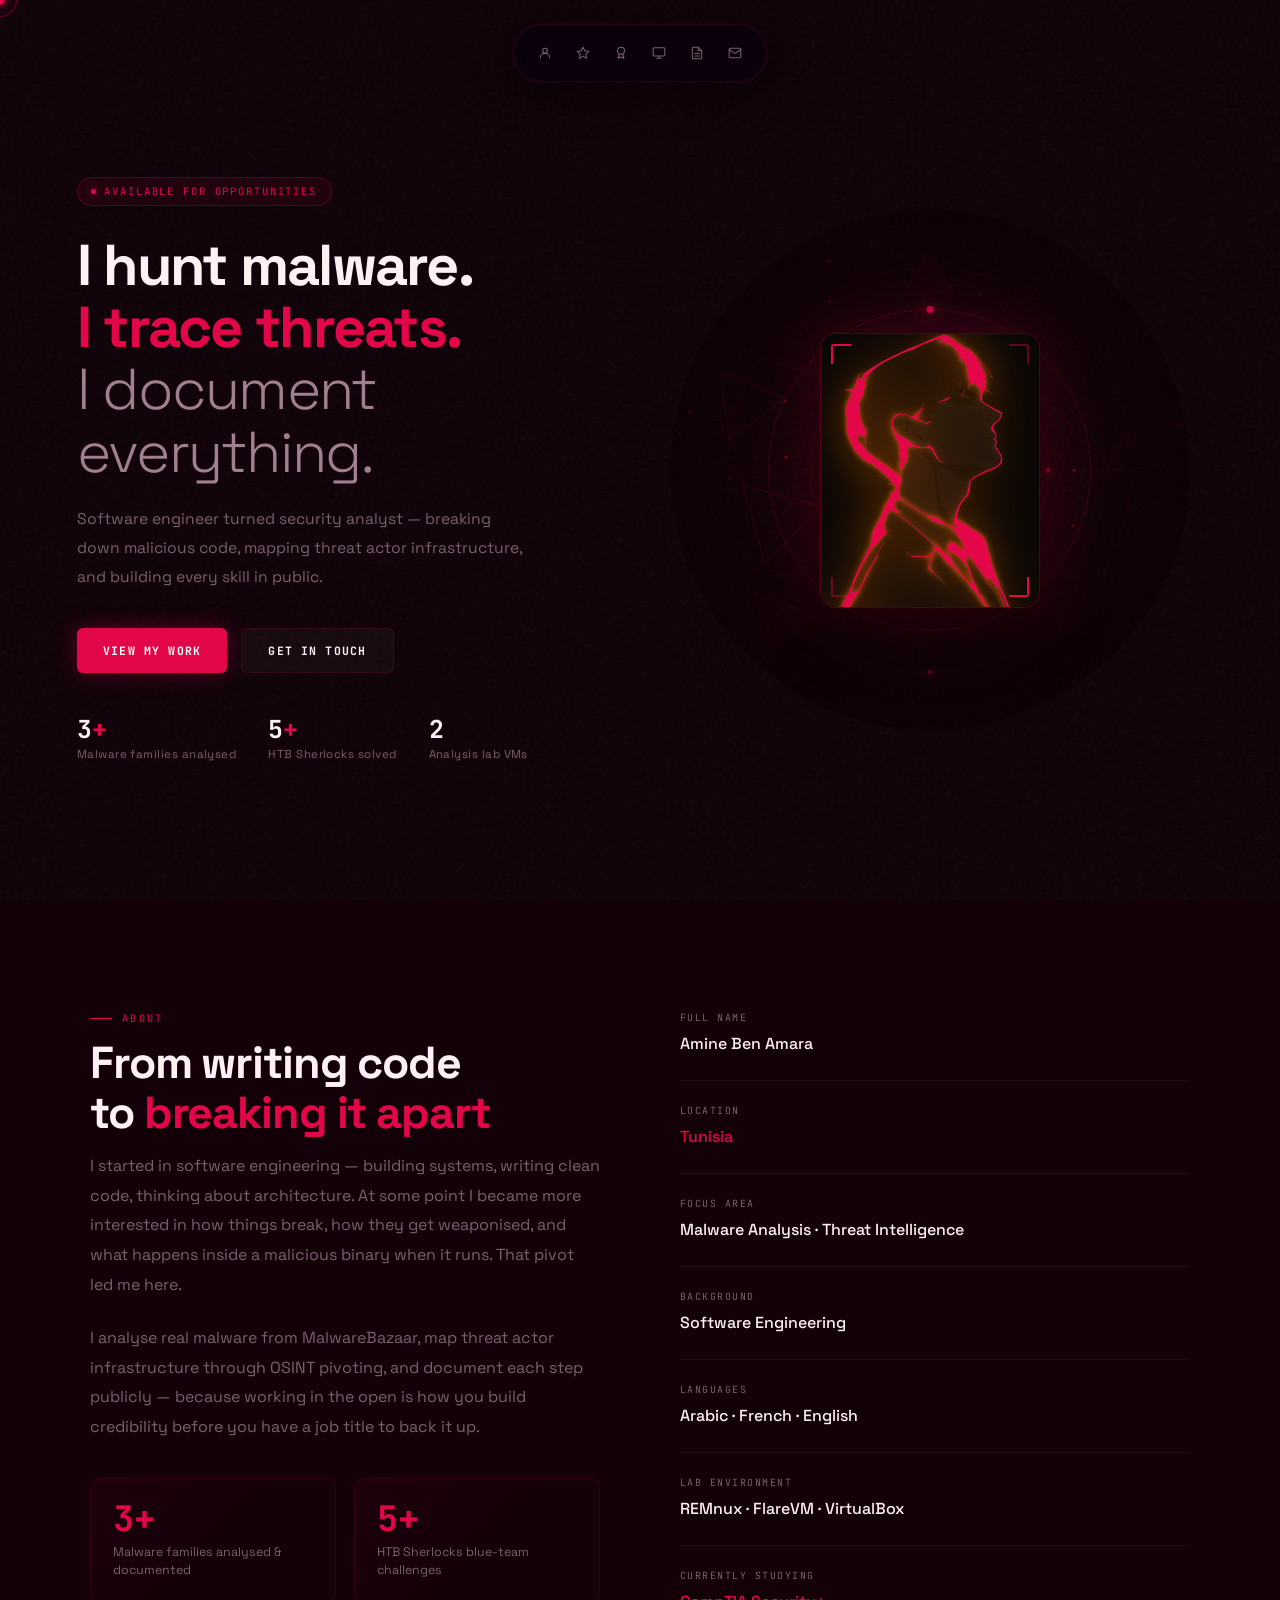
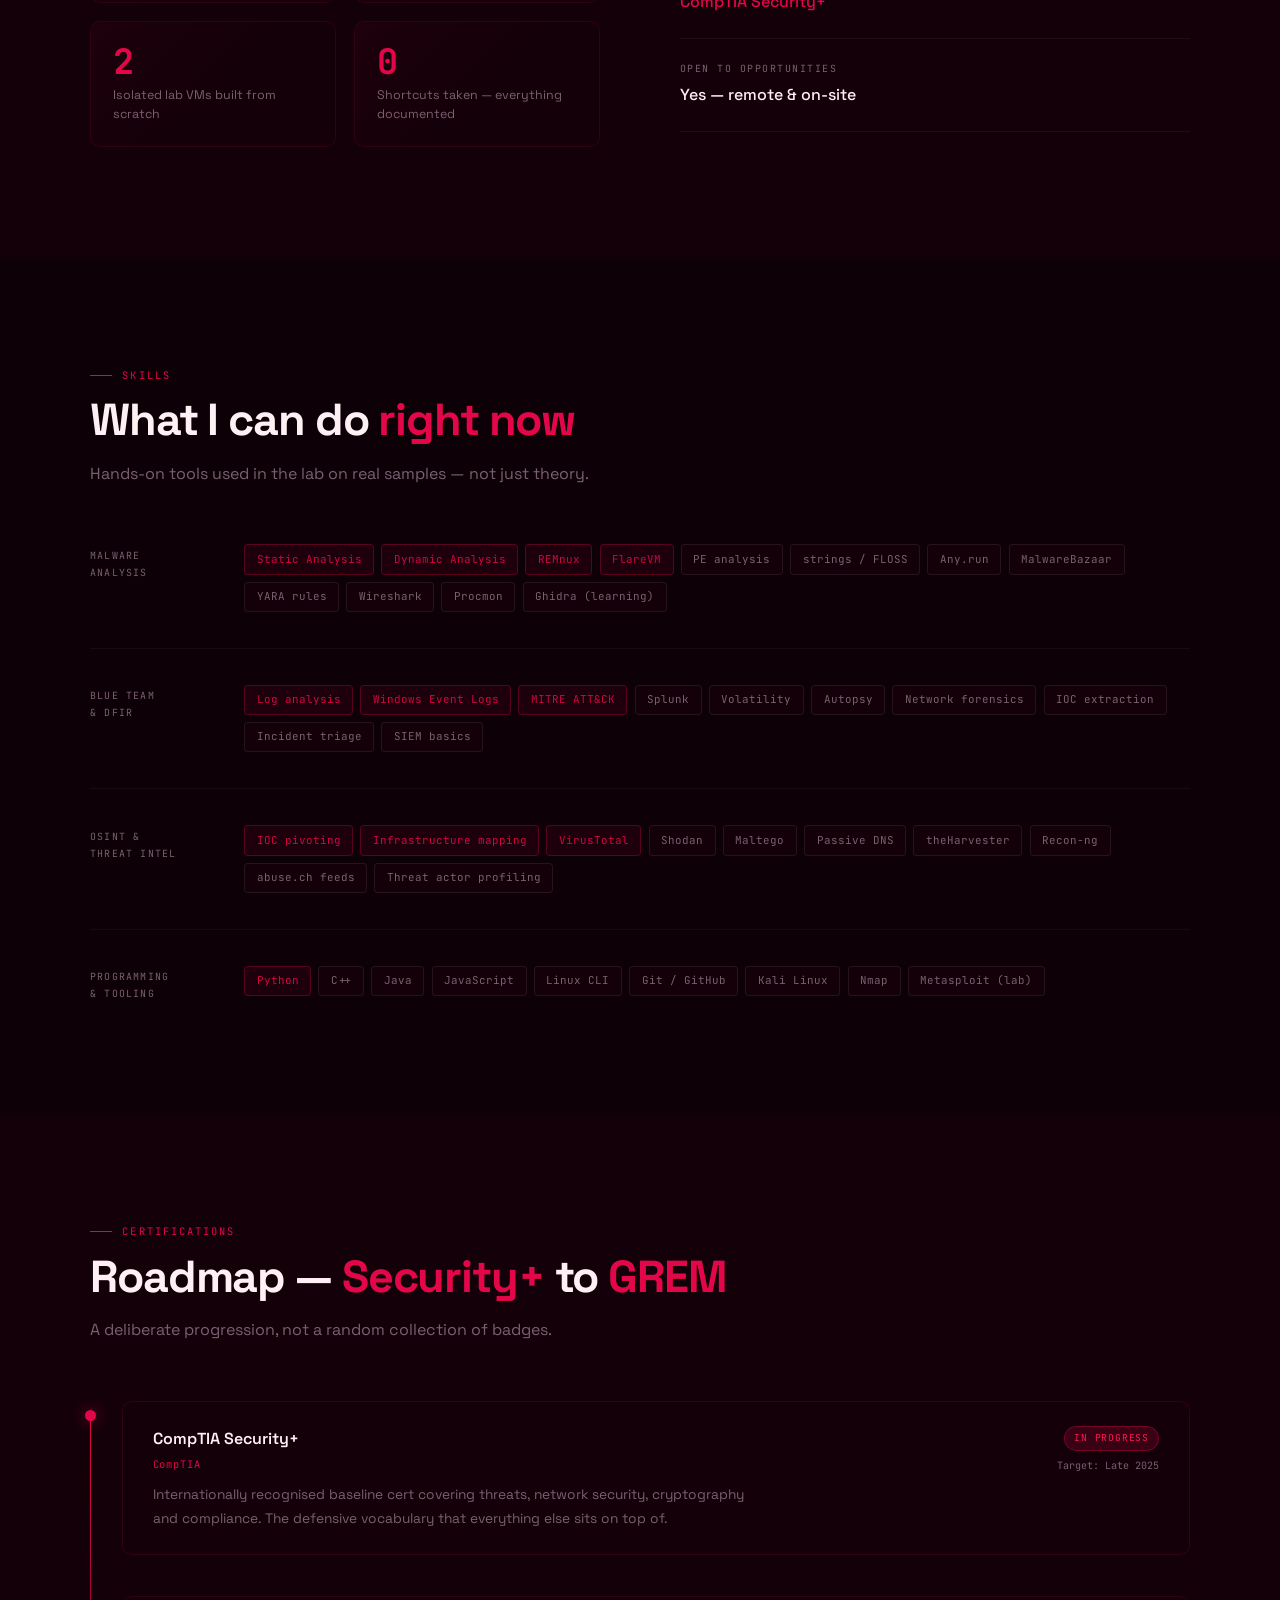
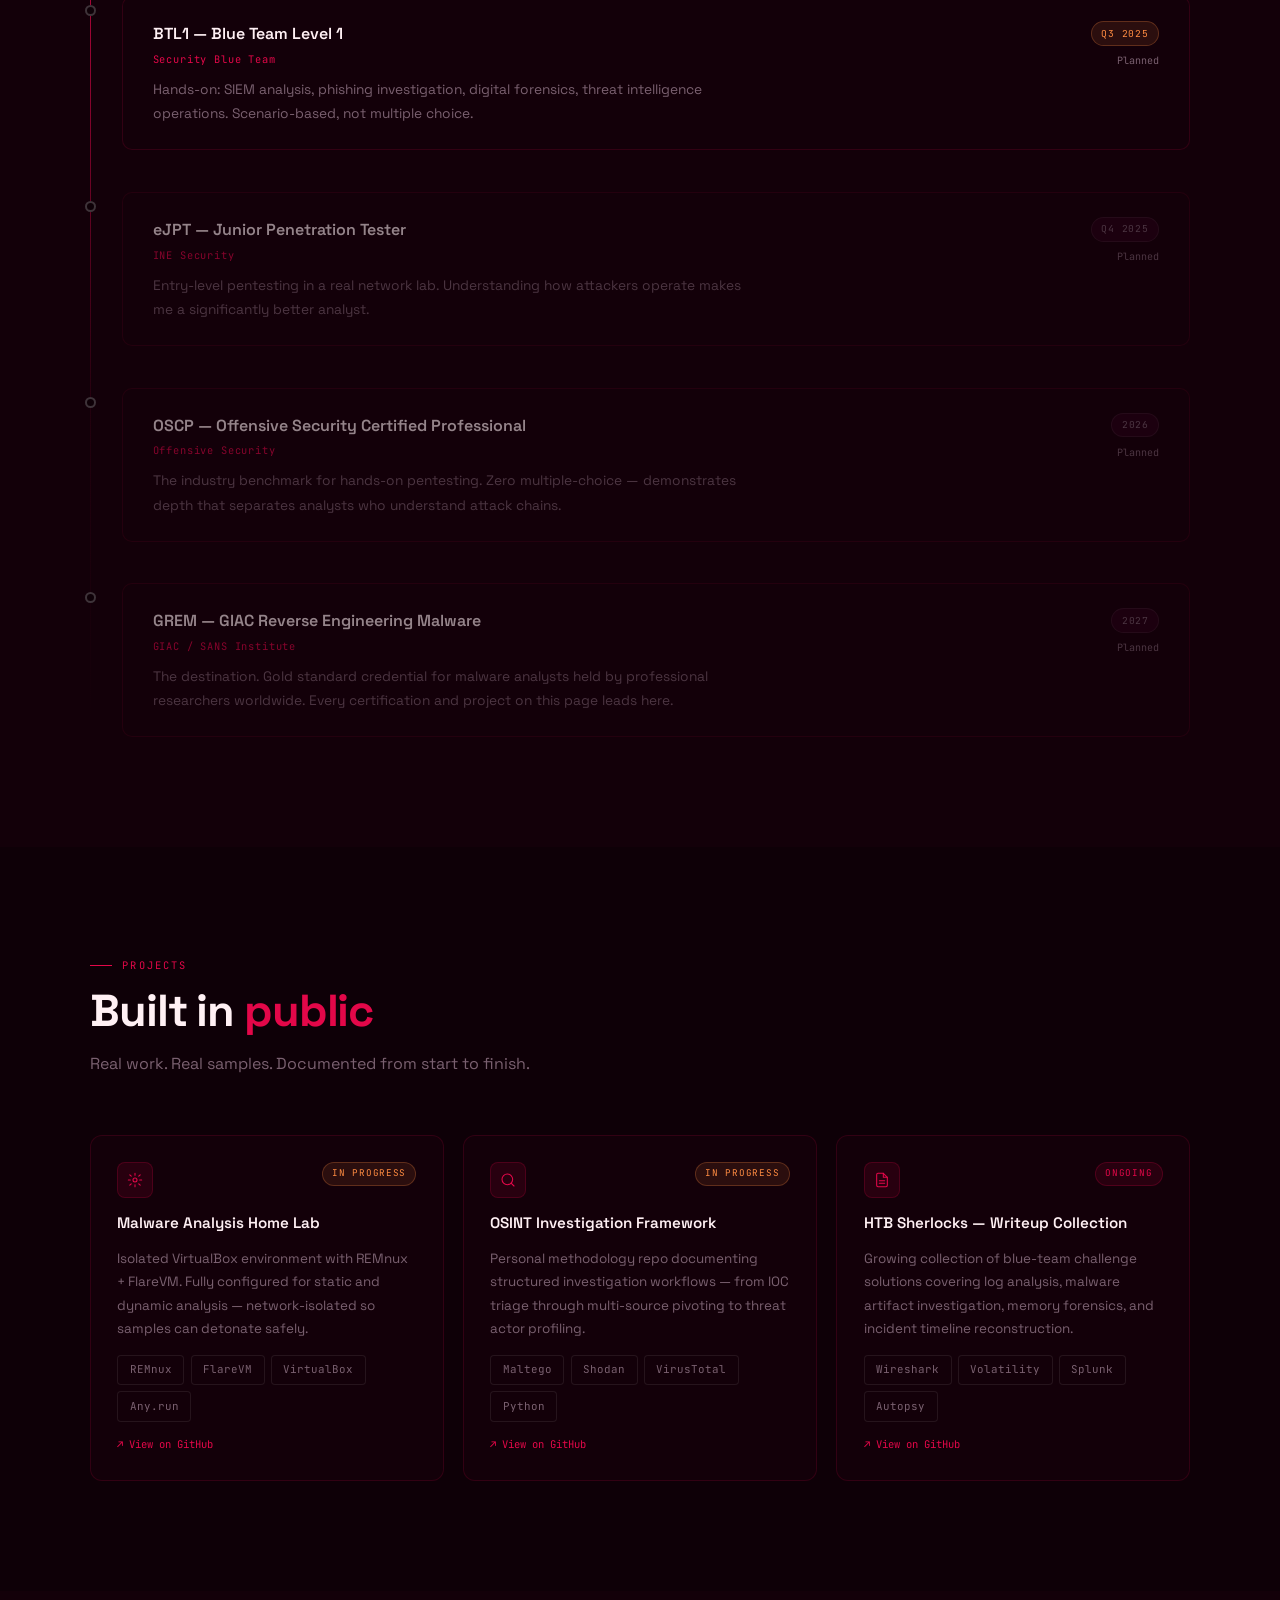
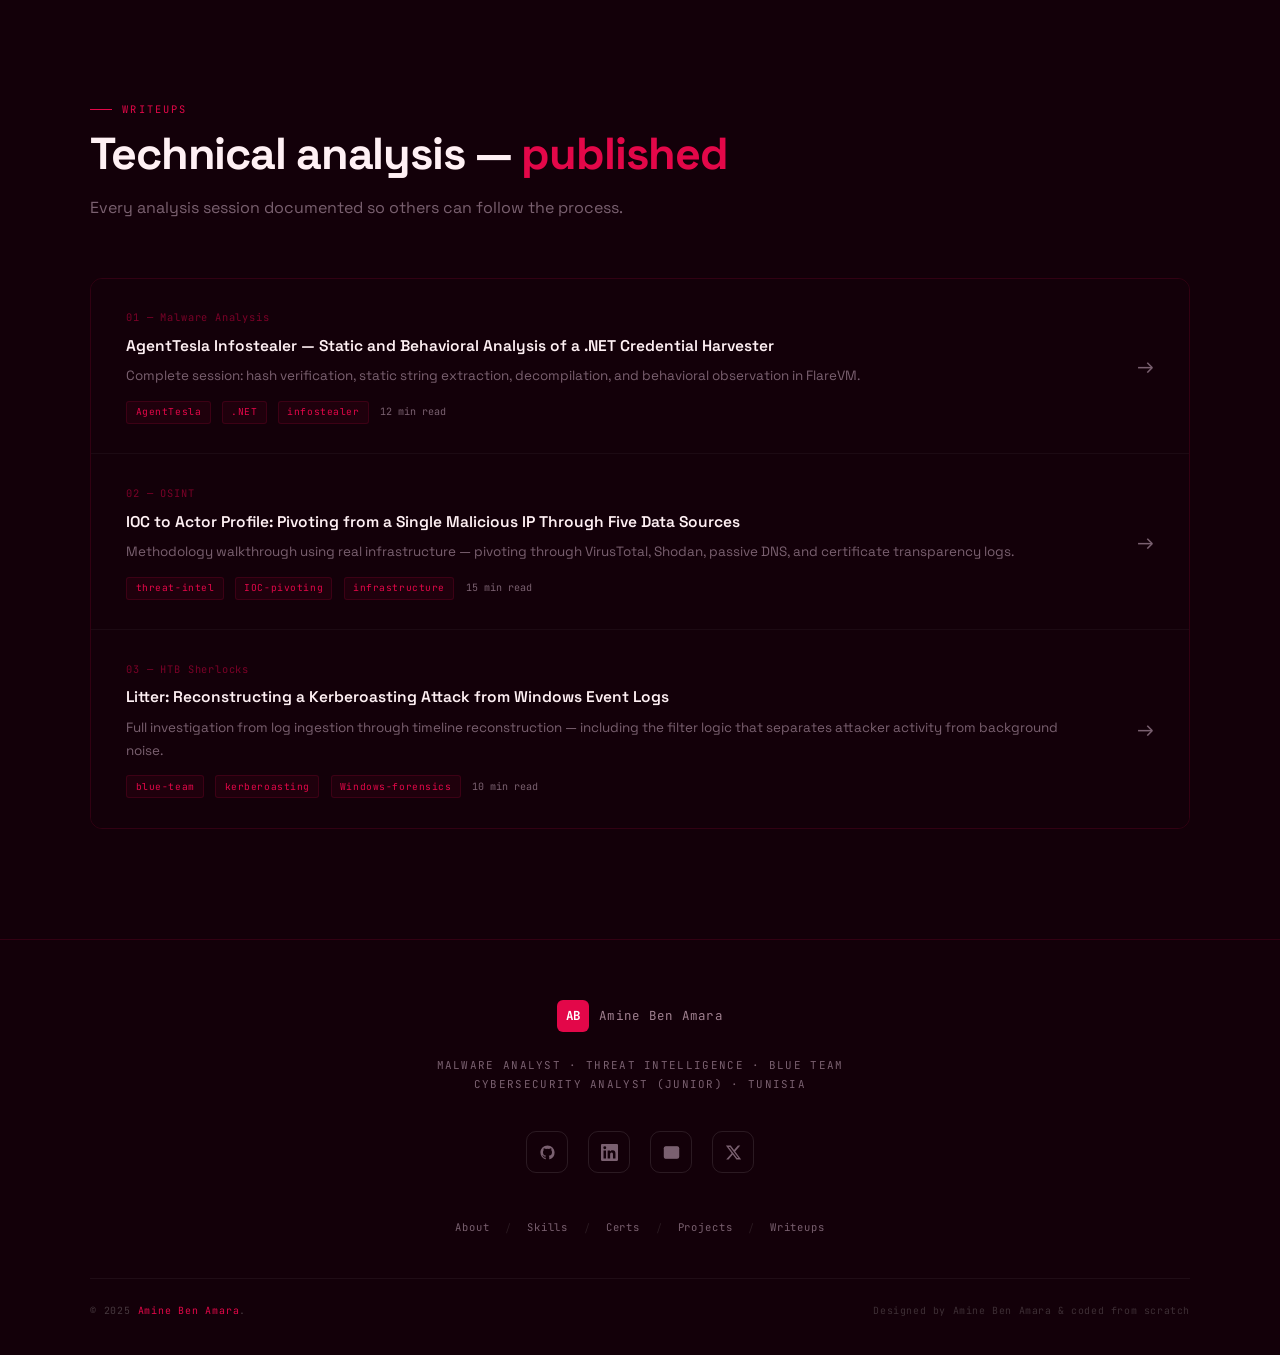
==== commit 7ad98356: "second commit" ====
--- a/newmeta.html
+++ b/newmeta.html
@@ -876,7 +876,7 @@
 
     <!-- Photo frame -->
     <div class="photo-frame">
-      <img src="pic.jpg" alt="Amine Ben Amara">
+      <img src="images/pic.jpg" alt="Amine Ben Amara">
       <div class="placeholder-inner">
         <div class="placeholder-icon">
           <svg viewBox="0 0 24 24"><circle cx="12" cy="8" r="4"/><path d="M4 20c0-4 3.6-7 8-7s8 3 8 7"/></svg>
@@ -1342,4 +1342,4 @@
 }, { passive: true });
 </script>
 </body>
-</html>+</html>
